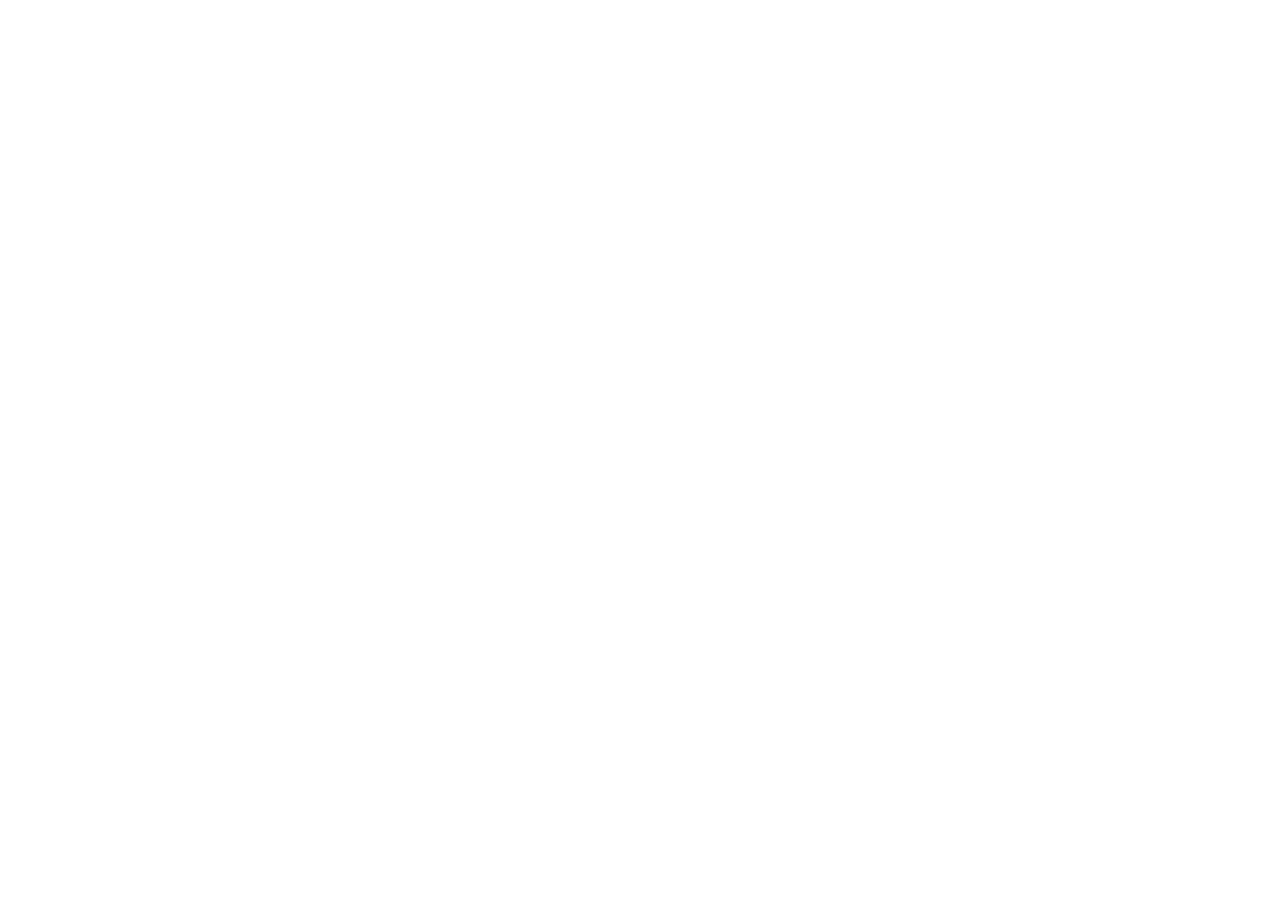
==== pages/about/about.html @ 92463162 "Started the project" ====
<!DOCTYPE html>
<html lang="ar">
<head>
    <meta charset="UTF-8">
    <meta name="viewport" content="width=device-width, initial-scale=1.0">
    <title>Tuwaiq Academy | About</title>
</head>
<body>
    
</body>
</html>
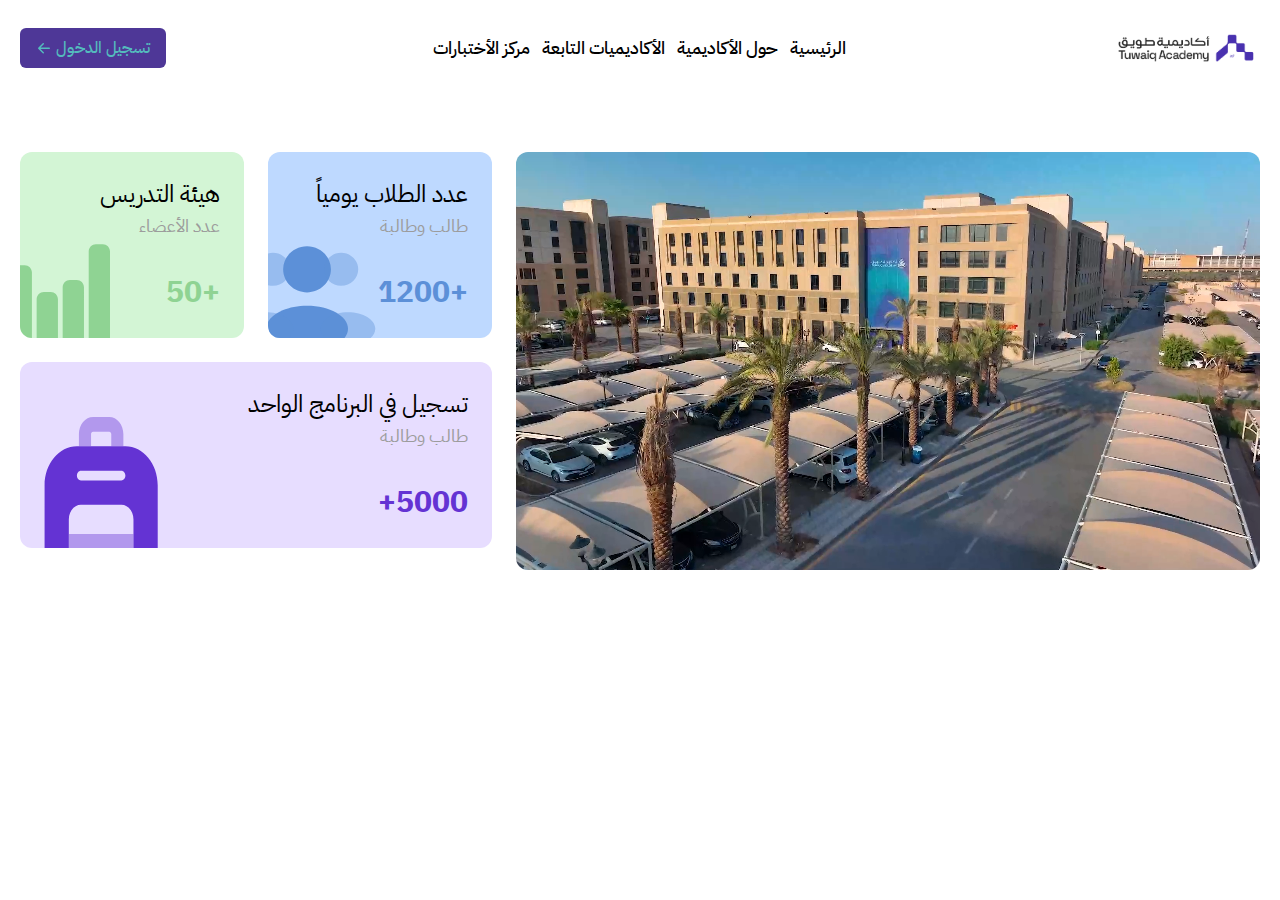
==== commit 4674c7bb: "Completed about page navbar and hero sections" ====
--- a/pages/about/about.html
+++ b/pages/about/about.html
@@ -4,8 +4,93 @@
     <meta charset="UTF-8">
     <meta name="viewport" content="width=device-width, initial-scale=1.0">
     <title>Tuwaiq Academy | About</title>
+    <link rel="stylesheet" href="about.css">
 </head>
 <body>
-    
+    <main class="main">
+        <header class="header">
+            <div class="section-container">
+                <div class="log-ham-container">
+                    <div class="hamburger-menu-container">
+                        <div class="hamburger-line"></div>
+                        <div class="hamburger-line"></div>
+                        <div class="hamburger-line"></div>
+                    </div>
+                    <a href="#" class="desktop-log-in"><span><svg xmlns="http://www.w3.org/2000/svg" width="1em" height="1em" aria-hidden="true" class="iconify iconify--charm" data-icon="charm:arrow-left" viewBox="0 0 16 16"><path fill="none" stroke="currentColor" stroke-linecap="round" stroke-linejoin="round" stroke-width="1.5" d="m7.25 3.75-4.5 4.5 4.5 4.5m6-4.5H2.75"/></svg></span> تسجيل الدخول</a>
+                </div>
+
+                <nav class="mobile-navbar">
+                    <ul class="mobile-navbar__list">
+                        <li class="mobile-navbar__list"><a href="index.html" class="mobile-navbar__link">الرئيسية</a>
+                        </li>
+                        <li class="mobile-navbar__list"><a href="./pages/about/about.html"
+                                class="mobile-navbar__link">حول الأكاديمية</a></li>
+                        <li class="mobile-navbar__list"><a href="https://tuwaiq.edu.sa/#"
+                                class="mobile-navbar__link">الأكاديميات التابعة</a></li>
+                        <li class="mobile-navbar__list"><a href="https://tuwaiq.edu.sa/testcenter"
+                                class="mobile-navbar__link">مركز الأختبارات</a></li>
+                        <li class="mobile-navbar__list"><a
+                                href="https://auth.tuwaiq.edu.sa/Identity/Account/Login?ReturnUrl=%2Fconnect%2Fauthorize%3Fclient_id%3Dtuwaiq_landing%26redirect_uri%3Dhttps%253A%252F%252Ftuwaiq.edu.sa%252Fsignin-oidc%26response_type%3Dcode%26scope%3Dopenid%2520profile%2520email%2520roles%2520identity_service_scope%2520initiatives_service_scope%2520forms_service_scope%2520landing_page_service_scope%2520operation_service_scope%26code_challenge%3DzpS9vRouQpSwRY-bkuDbZ8HkS5Eq9VzWISRjWJWmmwE%26code_challenge_method%3DS256%26response_mode%3Dform_post%26nonce%3D638612214876226278.MTA2YmRjZWItMjI5OC00MDVjLTk1MTUtODlmMjgxYjE3MTQ1YmE4NzJhNjYtZDZhMy00MmJkLThiYjYtM2ZhYjkxZjI2ZDMy%26state%[base64]%26x-client-SKU%3DID_NET6_0%26x-client-ver%3D6.35.0.0%26prompt%3D"
+                                class="mobile-navbar__link">تسجيل الدخول</a></li>
+                    </ul>
+                </nav>
+
+                <nav class="desktop-navbar">
+                    <ul class="desktop-navbar__list">
+                        <li class="desktop-navbar__list"><a href="https://tuwaiq.edu.sa/testcenter"
+                                class="desktop-navbar__link">مركز الأختبارات</a></li>
+                        <li class="desktop-navbar__list"><a href="https://tuwaiq.edu.sa/#"
+                                class="desktop-navbar__link">الأكاديميات التابعة</a></li>
+                        <li class="desktop-navbar__list"><a href="./pages/about/about.html"
+                                class="desktop-navbar__link">حول الأكاديمية</a></li>
+                        <li class="desktop-navbar__list"><a href="index.html"
+                                class="desktop-navbar__link">الرئيسية</a></li>
+                    </ul>
+                </nav>
+
+                    <a href="./index.html" class="logo-container">
+                        <img src="../../assets/logo/logo-dark.png" alt="Logo" class="logo-image">
+                    </a>
+            </div>
+        </header>
+
+        <section class="hero">
+            <div class="section-container">
+                <video autoplay loop muted  class="hero-video">
+                    <source class="hero-video" src="../../assets/intro-video/intro-video.mp4" type="video/mp4">
+                </video>
+
+                <div class="hero-numbers-container">
+                    <div class="hero-people-numbers">
+                        <div class="faculty-numbers">
+                            <h2 class="faculty-title number-title">هيئة التدريس</h2>
+                            <p class="number-type">عدد الأعضاء</p>
+                            <p class="faculty-number">50+</p>
+                            <div class="faculty-icon-container">
+                                <svg xmlns="http://www.w3.org/2000/svg" width="100" height="120" fill="#8FD393" class="text-[#8FD393]" viewBox="0 0 135 120"><path d="M.83 38.883c0-5.39 4.37-9.76 9.761-9.76h9.229c5.39 0 9.76 4.37 9.76 9.76v95.297H.83zM35.971 75.25c0-5.392 4.37-9.762 9.761-9.762h9.229c5.39 0 9.76 4.37 9.76 9.761v58.931h-28.75zM71.11 59.086c0-5.39 4.37-9.76 9.76-9.76H90.1c5.39 0 9.76 4.37 9.76 9.76v75.094H71.11zM106.25 10.598c0-5.391 4.37-9.761 9.761-9.761h9.229c5.39 0 9.76 4.37 9.76 9.76V134.18h-28.75z"/></svg>
+                            </div>
+                        </div>
+                        <div class="students-numbers">
+                            <h2 class="students-title number-title">عدد الطلاب يومياً</h2>
+                            <p class="number-type">طالب وطالبة</p>
+                            <p class="students-number">1200+</p>
+                            <div class="students-icon-container">
+                                <svg xmlns="http://www.w3.org/2000/svg" width="120" height="153" fill="none" viewBox="0 0 149 153"><g fill="#5C90D8" clip-path="url(#a)"><path d="M78.13 61.415c0 15.83-13.278 28.662-29.657 28.662-16.38 0-29.657-12.832-29.657-28.662s13.278-28.661 29.657-28.661 29.656 12.832 29.656 28.661"/><path d="M112.037 61.415c0 11.307-9.484 20.472-21.183 20.472s-21.183-9.165-21.183-20.472 9.484-20.473 21.183-20.473 21.183 9.166 21.183 20.473M-15.069 61.415c0 11.307 9.484 20.472 21.183 20.472s21.184-9.165 21.184-20.472-9.484-20.473-21.184-20.473c-11.699 0-21.183 9.166-21.183 20.473" opacity=".4"/><path d="M99.334 135.118c0 15.83-22.762 28.662-50.84 28.662s-50.84-12.832-50.84-28.662 22.762-28.661 50.84-28.661 50.84 12.832 50.84 28.661"/><path d="M133.217 135.115c0 11.306-15.175 20.472-33.894 20.472s-33.893-9.166-33.893-20.472 15.175-20.473 33.893-20.473c18.719 0 33.894 9.166 33.894 20.473M-36.24 135.118c0 11.307 15.174 20.472 33.893 20.472 18.718 0 33.893-9.165 33.893-20.472S16.37 114.646-2.347 114.646c-18.72 0-33.894 9.165-33.894 20.472" opacity=".4"/></g><defs><clipPath id="a"><rect width="149" height="153" fill="#fff" rx="22"/></clipPath></defs></svg>
+                            </div>
+                        </div>
+                    </div>
+
+                    <div class="program-numbers">
+                        <h2 class="program-title number-title">تسجيل في البرنامج الواحد</h2>
+                        <p class="number-type">طالب وطالبة</p>
+                        <p class="program-number">+5000</p>
+                        <div class="program-icon-container">
+                            <svg xmlns="http://www.w3.org/2000/svg" width="114" height="131" fill="#6433d3"><path d="M24.824 117v39h64.648v-39zm10.101-99.937V29.25h12.122V17.063c0-1.341.909-2.438 2.02-2.438h16.162c1.111 0 2.02 1.097 2.02 2.438V29.25h12.122V17.063C79.37 7.648 73.032 0 65.229 0H49.067c-7.803 0-14.142 7.648-14.142 17.063" opacity=".4"/><path d="M.58 68.25c0-21.541 14.47-39 32.324-39H81.39c17.854 0 32.324 17.459 32.324 39v68.25c0 10.755-7.248 19.5-16.162 19.5h-8.08v-53.625c0-8.074-5.43-14.625-12.122-14.625H36.945c-6.692 0-12.122 6.55-12.122 14.625V156h-8.08C7.827 156 .58 147.255.58 136.5zm36.365-14.625c-2.223 0-4.04 2.194-4.04 4.875s1.817 4.875 4.04 4.875H77.35c2.222 0 4.04-2.194 4.04-4.875s-1.818-4.875-4.04-4.875z"/></svg>
+                        </div>
+                    </div>
+                </div>
+            </div>
+        </section>
+    </main>
 </body>
 </html>--- a/pages/about/about.css
+++ b/pages/about/about.css
@@ -0,0 +1,216 @@
+@import url("../../index.css");
+
+/* Main */
+.section-container {
+    max-width: var(--container-max-width);
+    margin-right: auto;
+    margin-left: auto;
+}
+
+
+/* Header */
+.header {
+    height: auto;
+    padding: var(--size-16) var(--container-x-padding);
+    /* box-shadow: 1px 1px 15px 1px rgba(0, 0, 0, 0.3); */
+    /* background-color: red; */
+    /* position: fixed; */
+    top: 0;
+    width: 100%;
+}
+
+.header .section-container {
+    display: flex;
+    align-items: center;
+    justify-content: space-between;
+    flex-wrap: wrap;
+    color: var(--main-light-color);
+}
+
+.desktop-navbar,
+.desktop-log-in,
+.mobile-navbar {
+    display: none;
+}
+
+.hamburger-menu-container {
+    display: flex;
+    flex-direction: column;
+    gap: var(--size-6);
+    padding: var(--size-10) var(--size-12);
+    border-radius: var(--size-4);
+    width: fit-content;
+    height: fit-content;
+    cursor: pointer;
+}
+
+.hamburger-line {
+    height: 2px;
+    width: var(--size-24);
+    background-color: var(--primary-color);
+}
+
+.mobile-navbar__link,
+.desktop-navbar__link {
+    font-size: var(--fs-18);
+    font-weight: var(--fw-medium);
+}
+
+
+.logo-container,
+.logo-image {
+    max-width: 148px;
+}
+
+
+
+@media (min-width:640px) {
+    .mobile-navbar,
+    .hamburger-menu-container {
+        display: none;
+    }
+    .desktop-log-in {
+        display: flex;
+        align-items: center;
+        gap: var(--size-4);
+        color: var(--secondary-color);
+        background-color: var(--primary-color);
+        padding: var(--size-8) var(--size-16);
+        font-weight: var(--fw-medium);
+        font-size: var(--fs-16);
+        border-radius: var(--size-6);
+    }
+
+    .desktop-navbar__list {
+        display: flex;
+        gap: var(--size-12);
+    }
+
+    .desktop-navbar {
+        display: flex;
+    }
+}
+
+
+/* Hero */
+.hero {
+    padding: var(--container-y-padding) var(--container-x-padding);
+    height: auto;
+    display: flex;
+    flex-direction: column;
+    justify-content: center;
+    align-items: center;
+}
+
+.hero .section-container {
+    display: flex;
+    flex-direction: column;
+    gap: var(--size-24);
+}
+
+.hero-video {
+    max-width: 100%;
+    border-radius: var(--size-12);
+}
+
+
+.hero-numbers-container {
+    display: flex;
+    flex-direction: column;
+    gap: var(--size-24);
+    width: 100%;
+
+}
+
+.hero-people-numbers {
+    display: flex;
+    gap: var(--size-24);
+}
+
+
+.faculty-numbers,
+.students-numbers,
+.program-numbers {
+    width: 100%;
+    padding: var(--size-24);
+    border-radius: var(--size-12);
+    position: relative;
+    overflow: hidden;
+}
+
+.number-title {
+    font-weight: var(--fw-regular);
+}
+
+.number-type {
+    color: rgb(156, 156, 156);
+    font-size: var(--fs-18);
+    margin-bottom: var(--size-10);
+}
+
+.faculty-numbers {
+    background-color: rgb(211, 245, 213);
+}
+
+.students-numbers {
+    background-color: rgb(190, 217, 255);
+}
+
+.program-numbers {
+    background-color: rgb(231, 221, 255);
+}
+
+.faculty-number,
+.students-number,
+.program-number {
+    font-size: var(--fs-30);
+    font-weight: var(--fw-bold);
+}
+
+.faculty-number {
+    color: rgb(143, 211, 147);
+}
+
+.students-number {
+    color: rgb(92, 144, 216);
+}
+
+.program-number {
+    color: rgb(100, 51, 211);
+}
+
+.faculty-icon-container,
+.students-icon-container,
+.program-icon-container {
+    position: absolute;
+    bottom: 0;
+}
+
+.faculty-icon-container {
+    bottom: -10px;
+    left: -10px;
+}
+
+.students-icon-container {
+    bottom: -20px;
+    left: 0;
+}
+
+
+@media (min-width:640px) {
+    
+    .hero .section-container {
+        flex-direction: row-reverse;
+    }
+    .hero-video {
+        max-width: 60%;
+    }
+
+    .hero-numbers-container {
+        width: 40%;
+    }
+
+    .number-type {
+        margin-bottom: 30px;
+    }
+}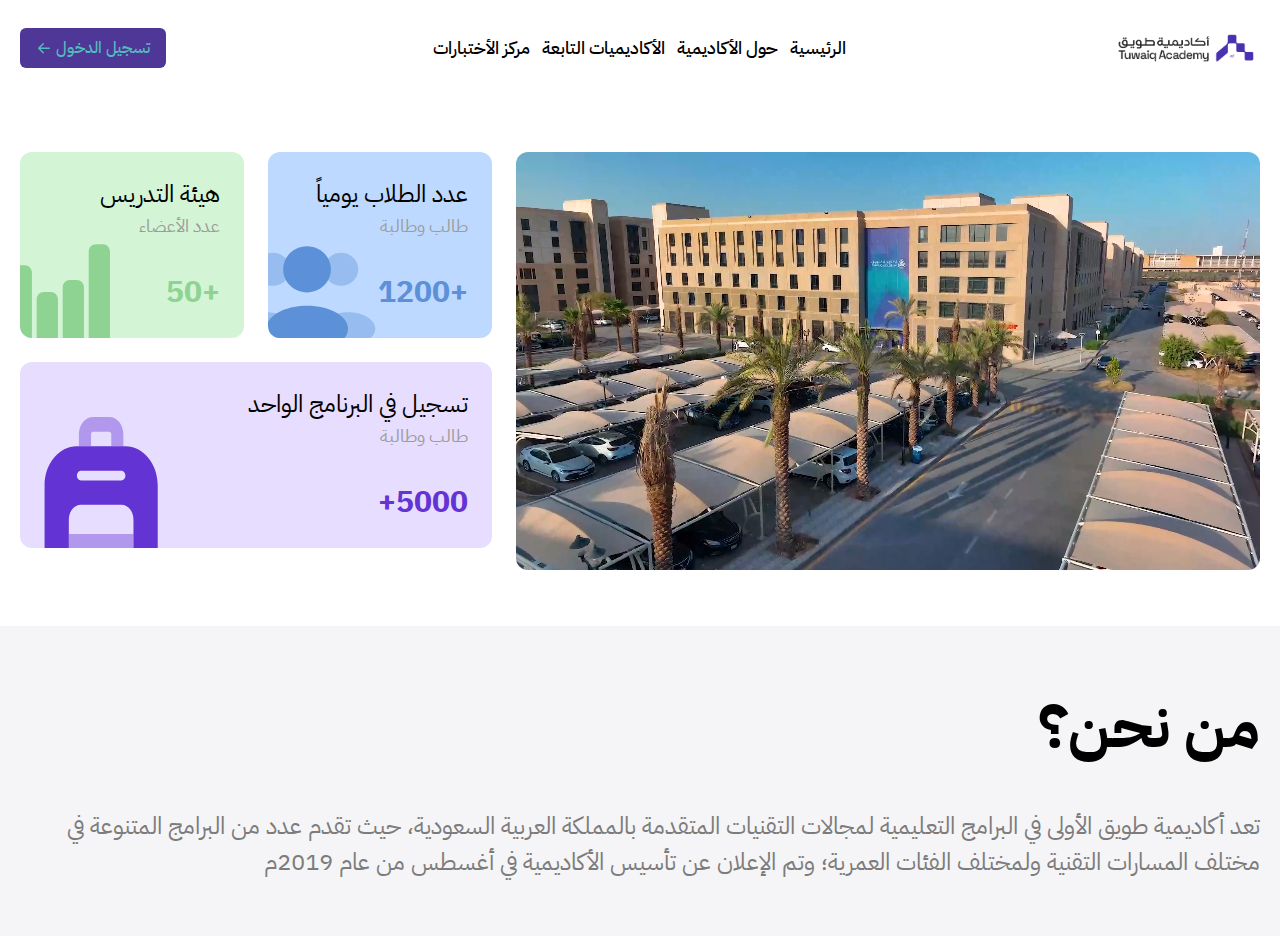
==== commit 740621b0: "Completed about page about section" ====
--- a/pages/about/about.html
+++ b/pages/about/about.html
@@ -91,6 +91,15 @@
                 </div>
             </div>
         </section>
+
+        <section class="about">
+            <div class="section-container">
+                <h2 class="about-title">من نحن؟</h2>
+                <p class="about-paragraph">
+                    تعد أكاديمية طويق الأولى في البرامج التعليمية لمجالات التقنيات المتقدمة بالمملكة العربية السعودية، حيث تقدم عدد من البرامج المتنوعة في مختلف المسارات التقنية ولمختلف الفئات العمرية؛ وتم الإعلان عن تأسيس الأكاديمية في أغسطس من عام 2019م
+                </p>
+            </div>
+        </section>
     </main>
 </body>
 </html>--- a/pages/about/about.css
+++ b/pages/about/about.css
@@ -213,4 +213,38 @@
     .number-type {
         margin-bottom: 30px;
     }
+}
+
+
+/* About */
+.about {
+    padding: var(--container-y-padding) var(--container-x-padding);
+    height: auto;
+    background-color: rgb(245, 245, 247);
+}
+
+.about .section-container {
+    display: flex;
+    flex-direction: column;
+    gap: var(--size-36);
+}
+
+.about-title {
+    font-size: var(--fs-30);
+}
+
+.about-paragraph {
+    color: rgb(124, 124, 124);
+}
+
+@media (min-width:640px) {
+    .about-title {
+        font-size: var(--fs-60);
+    }
+    
+    .about-paragraph {
+        font-size: var(--fs-24);
+    }
+
+
 }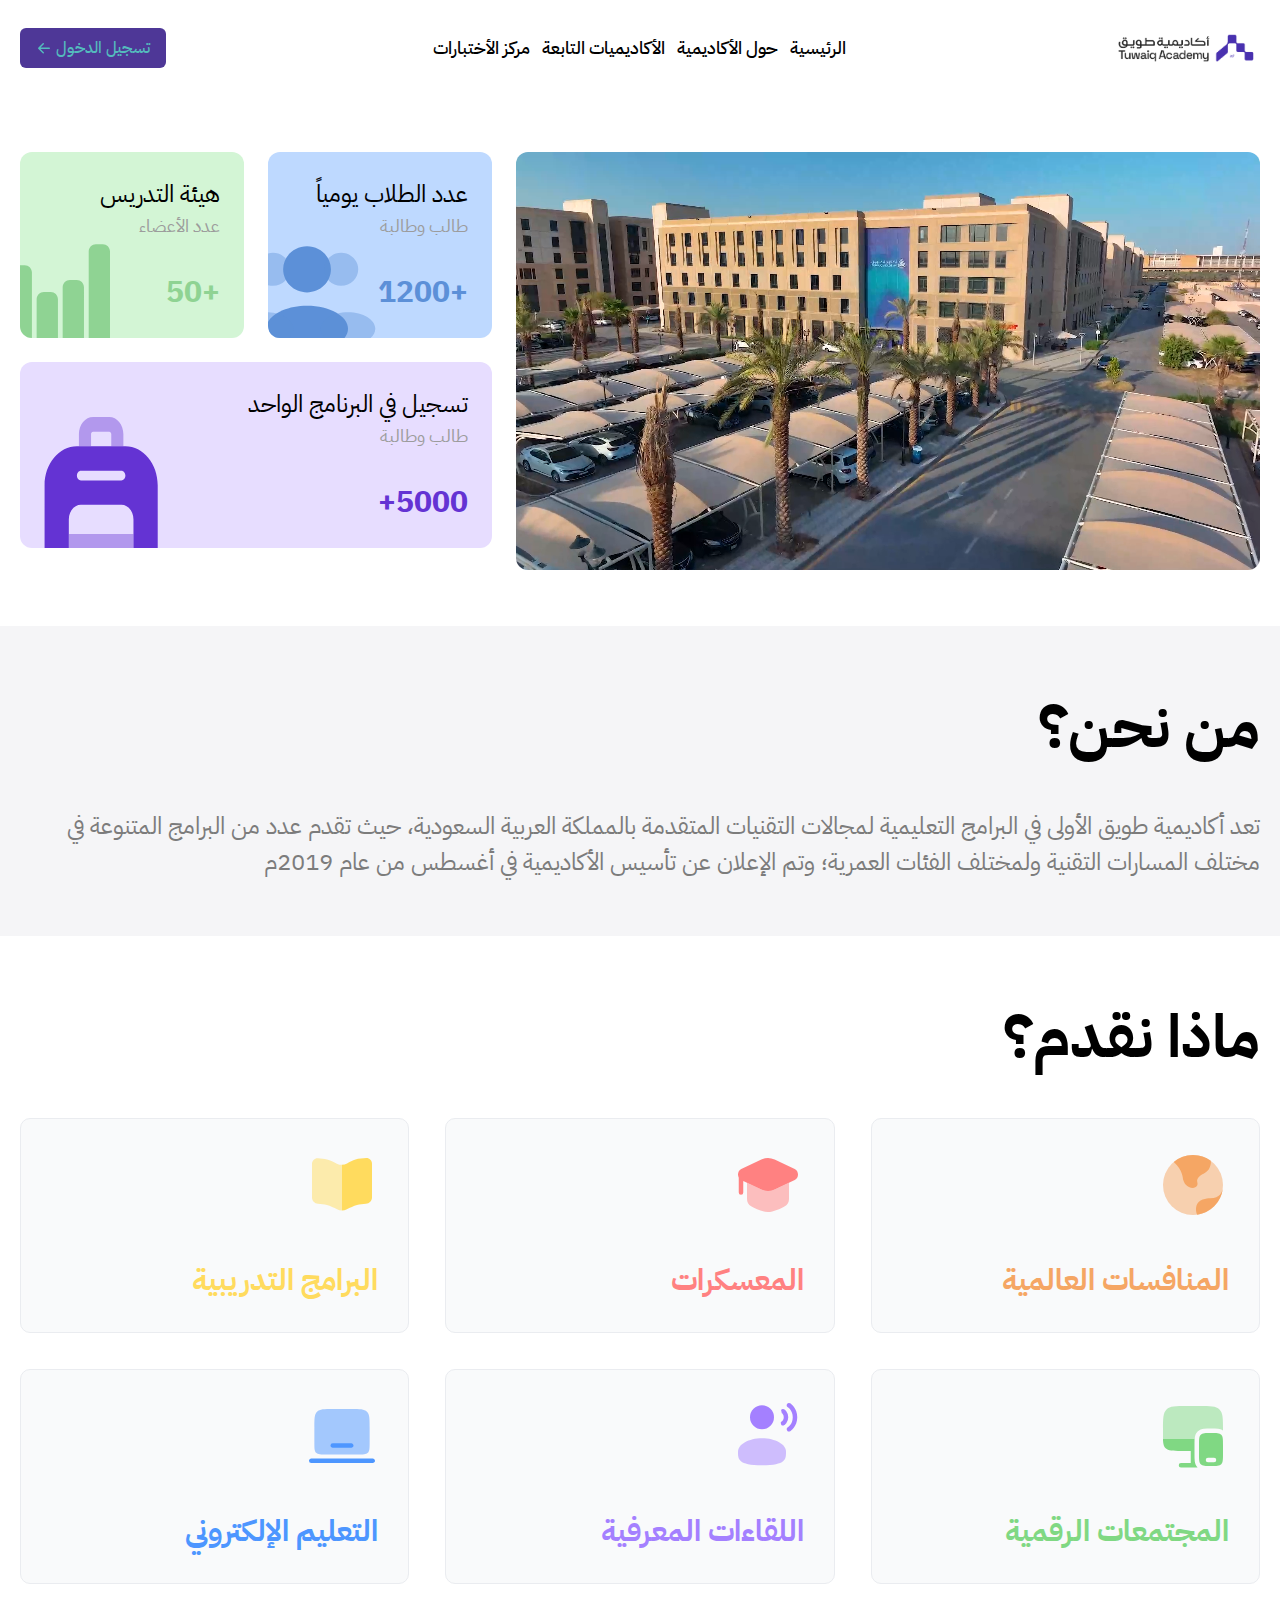
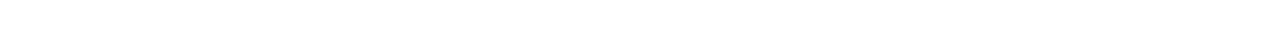
==== commit ccf634e3: "Completed about page offers section" ====
--- a/pages/about/about.html
+++ b/pages/about/about.html
@@ -100,6 +100,44 @@
                 </p>
             </div>
         </section>
+
+
+        <section class="offers">
+            <div class="section-container">
+                <h2 class="offers-title">ماذا نقدم؟</h2>
+                <div class="offers-inner-container">
+                    <div class="offer-container">
+                        <div class="offer-icon-container yellow-offer-icon"><svg class="offer-icon" fill="#ffdb5e" xmlns="http://www.w3.org/2000/svg" width="1em" height="1em" aria-hidden="true" class="iconify iconify--solar text-7xl text-[#FFDB5E]" data-icon="solar:notebook-minimalistic-bold-duotone" data-inline="false" viewBox="0 0 24 24"><path fill="currentColor" fill-rule="evenodd" d="M2 16.144V4.998c0-1.098.886-1.99 1.982-1.923.977.06 2.131.179 3.018.413 1.05.276 2.296.866 3.282 1.388A3.5 3.5 0 0 0 12 5.275v15.2a3.46 3.46 0 0 1-1.628-.406c-1-.532-2.29-1.15-3.372-1.435-.877-.232-2.016-.35-2.985-.411C2.906 18.153 2 17.255 2 16.143" clip-rule="evenodd" opacity=".5"/><path fill="currentColor" d="M22 16.144V4.934c0-1.073-.846-1.953-1.918-1.916-1.129.04-2.535.156-3.582.47-.908.271-1.965.816-2.826 1.315A3.5 3.5 0 0 1 12 5.275v15.2c.56 0 1.121-.136 1.628-.406 1-.532 2.29-1.15 3.372-1.435.877-.232 2.016-.35 2.985-.411 1.109-.07 2.015-.968 2.015-2.08"/></svg></div>
+                        <h3 class="offer-title yellow-offer-title">البرامج التدريبية</h3>
+                    </div>
+
+                    <div class="offer-container">
+                        <div class="offer-icon-container red-offer-icon"><svg class="offer-icon" xmlns="http://www.w3.org/2000/svg" width="1em" height="1em" aria-hidden="true" class="iconify iconify--solar text-7xl text-[#FF8181]" data-icon="solar:square-academic-cap-bold-duotone" data-inline="false" viewBox="0 0 24 24"><path fill="currentColor" d="M14.217 3.5a5.17 5.17 0 0 0-4.434 0L3.092 6.637c-1.076.504-1.357 1.927-.842 2.91V14.5a.75.75 0 0 0 1.5 0v-3.828L9.783 13.5a5.17 5.17 0 0 0 4.434 0l6.691-3.137c1.456-.682 1.456-3.044 0-3.726z"/><path fill="currentColor" d="M5 11.258 9.783 13.5a5.17 5.17 0 0 0 4.434 0L19 11.258v5.367c0 1.008-.503 1.952-1.385 2.44C16.146 19.88 13.796 21 12 21s-4.146-1.121-5.615-1.935C5.504 18.577 5 17.633 5 16.625z" opacity=".5"/></svg></div>
+                        <h3 class="offer-title red-offer-title">المعسكرات</h3>
+                    </div>
+
+                    <div class="offer-container">
+                        <div class="offer-icon-container orange-offer-icon"><svg class="offer-icon" xmlns="http://www.w3.org/2000/svg" width="1em" height="1em" aria-hidden="true" class="iconify iconify--solar text-7xl text-[#F5A664]" data-icon="solar:earth-bold-duotone" data-inline="false" viewBox="0 0 24 24"><circle cx="12" cy="12" r="10" fill="currentColor" opacity=".5"/><path fill="currentColor" d="M8.575 9.447C8.388 7.363 6.781 5.421 6 4.711l-.43-.37A9.96 9.96 0 0 1 12 2c2.214 0 4.26.72 5.916 1.936.234.711-.212 2.196-.68 2.906-.17.257-.554.577-.976.88-.95.683-2.15 1.02-2.76 2.278a1.42 1.42 0 0 0-.083 1.016c.06.22.1.459.1.692.002.755-.762 1.3-1.517 1.292-1.964-.021-3.25-1.604-3.425-3.553m4.862 8.829c.988-1.862 4.281-1.862 4.281-1.862 3.432-.036 3.896-2.12 4.206-3.173a10.006 10.006 0 0 1-8.535 8.664c-.323-.68-.705-2.21.048-3.629"/></svg></div>
+                        <h3 class="offer-title orange-offer-title">المنافسات العالمية</h3>
+                    </div>
+
+                    <div class="offer-container">
+                        <div class="offer-icon-container blue-offer-icon"><svg class="offer-icon" xmlns="http://www.w3.org/2000/svg" width="1em" height="1em" aria-hidden="true" class="iconify iconify--solar text-7xl text-[#4D96FF]" data-icon="solar:laptop-minimalistic-bold-duotone" data-inline="false" viewBox="0 0 24 24"><path fill="currentColor" fill-rule="evenodd" d="M1 20.24c0-.42.344-.76.767-.76h20.466c.423 0 .767.34.767.76s-.344.76-.767.76H1.767A.764.764 0 0 1 1 20.24" clip-rule="evenodd"/><path fill="currentColor" d="M3.69 3.89c-.899.89-.899 2.324-.899 5.19v5.067c0 1.91 0 2.866.6 3.46.599.593 1.564.593 3.493.593h10.233c1.93 0 2.894 0 3.493-.594.6-.593.6-1.549.6-3.46V9.08c0-2.866 0-4.3-.9-5.19C19.412 3 17.965 3 15.07 3H8.93c-2.894 0-4.34 0-5.24.89" opacity=".5"/><path fill="currentColor" d="M8.93 14.4a.764.764 0 0 0-.767.76c0 .42.344.76.768.76h6.14c.423 0 .767-.34.767-.76s-.344-.76-.768-.76z"/></svg></div>
+                        <h3 class="offer-title blue-offer-title">التعليم الإلكتروني</h3>
+                    </div>
+
+                    <div class="offer-container">
+                        <div class="offer-icon-container green-offer-icon"><svg class="offer-icon" xmlns="http://www.w3.org/2000/svg" width="1em" height="1em" aria-hidden="true" class="iconify iconify--solar text-7xl text-[#80D883]" data-icon="solar:user-speak-bold-duotone" data-inline="false" viewBox="0 0 24 24"><path fill="currentColor" d="M18.357 1.364a.75.75 0 0 1 1.029-.257L19 1.75l.386-.643h.001l.002.002.003.002.01.006a2 2 0 0 1 .114.076q.107.074.277.212c.222.185.512.462.802.838.582.758 1.155 1.914 1.155 3.507s-.573 2.75-1.155 3.507c-.29.376-.58.653-.802.838a4 4 0 0 1-.378.28l-.013.008-.01.006-.003.002-.002.001s-.001.001-.387-.642l.386.643a.75.75 0 0 1-.776-1.283l.005-.004.04-.027q.061-.042.177-.136c.153-.128.363-.326.573-.6.418-.542.845-1.386.845-2.593s-.427-2.05-.844-2.593a3.8 3.8 0 0 0-.574-.6 3 3 0 0 0-.217-.163l-.005-.003a.75.75 0 0 1-.253-1.027M10 9.75a4 4 0 1 0 0-8 4 4 0 0 0 0 8"/><path fill="currentColor" d="M17.386 3.107a.75.75 0 0 0-1.03.257l.25 1.024.007.005.063.049c.06.05.144.129.23.24a1.7 1.7 0 0 1 .344 1.068 1.7 1.7 0 0 1-.344 1.068 1.5 1.5 0 0 1-.293.29l-.008.004a.75.75 0 0 0 .78 1.281L17 7.75l.386.643h.001l.002-.001.003-.002.007-.005.02-.012a2 2 0 0 0 .217-.162c.129-.107.294-.265.459-.479a3.2 3.2 0 0 0 .655-1.982 3.2 3.2 0 0 0-.655-1.982 3 3 0 0 0-.622-.604l-.054-.037-.02-.012-.007-.004-.003-.002-.002-.001s-.001-.001-.387.642z"/><path fill="currentColor" d="M2 17.25c0 2.485 0 4.5 8 4.5s8-2.015 8-4.5-3.582-4.5-8-4.5-8 2.015-8 4.5" opacity=".5"/></svg></div>
+                        <h3 class="offer-title green-offer-title">اللقاءات المعرفية</h3>
+                    </div>
+
+                    <div class="offer-container">
+                        <div class="offer-icon-container purple-offer-icon"><svg class="offer-icon" xmlns="http://www.w3.org/2000/svg" width="1em" height="1em" aria-hidden="true" class="iconify iconify--solar text-7xl text-[#A480FF]" data-icon="solar:monitor-smartphone-bold-duotone" data-inline="false" viewBox="0 0 24 24"><path fill="currentColor" fill-rule="evenodd" d="M22 15v3c0 1.886 0 2.828-.586 3.414S19.886 22 18 22s-2.828 0-3.414-.586S14 19.886 14 18v-3c0-1.886 0-2.828.586-3.414S16.114 11 18 11s2.828 0 3.414.586S22 13.114 22 15m-5.75 5a.75.75 0 0 1 .75-.75h2a.75.75 0 0 1 0 1.5h-2a.75.75 0 0 1-.75-.75" clip-rule="evenodd"/><path fill="currentColor" d="M8 17c-2.829 0-4.243 0-5.122-.879-.569-.569-.807-1.363-.878-2.621V13h10.516v.5c-.016.437-.016.912-.016 1.41v3.18c0 .865 0 1.659.086 2.304.096.711.32 1.463.939 2.08l.025.026H8A.75.75 0 0 1 8 21h3.25v-4z"/><path fill="currentColor" d="M10 2h4c3.771 0 5.657 0 6.828 1.172S22 6.229 22 10v.138c-.508-.333-1.069-.48-1.606-.551C19.75 9.5 18.955 9.5 18.09 9.5h-.18c-.865 0-1.659 0-2.304.087-.711.095-1.463.32-2.08.938-.588.588-.82 1.296-.924 1.975v.5H2v-.5c-.007-.45 0-.948 0-1.5v-1c0-3.771 0-5.657 1.172-6.828S6.229 2 10 2" opacity=".5"/></svg></div>
+                        <h3 class="offer-title purple-offer-title">المجتمعات الرقمية</h3>
+                    </div>
+                </div>
+            </div>
+        </section>
     </main>
 </body>
 </html>--- a/pages/about/about.css
+++ b/pages/about/about.css
@@ -245,6 +245,101 @@
     .about-paragraph {
         font-size: var(--fs-24);
     }
-
-
+}
+
+/* Offers */
+.offers {
+    padding: var(--container-y-padding) var(--container-x-padding);
+    height: auto;
+}
+
+.offers .section-container {
+    display: flex;
+    flex-direction: column;
+    gap: var(--size-36);
+}
+
+.offers-inner-container {
+    display: grid;
+    grid-template-columns: repeat(2, 1fr);
+    gap: var(--size-36);
+    
+}
+
+.offer-container {
+    display: flex;
+    flex-direction: column;
+    justify-content: center;
+    text-align: center;
+    gap: var(--size-36);
+    background-color: rgb(249, 250, 251);
+    padding: var(--size-30);
+    border: 1px solid rgb(234, 236, 240);
+    border-radius: var(--size-10);
+}
+
+.offer-icon-container {
+    display: flex;
+    justify-content: center;
+}
+
+.offer-icon {
+    width: 72px;
+    height: 72px;
+}
+
+.offer-title {
+    font-size: var(--fs-20);
+}
+
+.yellow-offer-title,
+.yellow-offer-icon {
+    color: rgb(255, 219, 94);
+}
+
+.red-offer-title,
+.red-offer-icon {
+    color: rgb(255, 129, 129);
+}
+
+.orange-offer-title,
+.orange-offer-icon {
+    color: rgb(245, 166, 100);
+}
+
+.blue-offer-title,
+.blue-offer-icon {
+    color: rgb(77, 150, 255);
+}
+
+.green-offer-title,
+.green-offer-icon {
+    color: rgb(164, 128, 255);
+}
+
+.purple-offer-title,
+.purple-offer-icon {
+    color: rgb(128, 216, 131);
+}
+
+@media (min-width:640px) {
+    .offers-title {
+        font-size: var(--fs-60);
+    }
+
+    .offers-inner-container {
+        grid-template-columns: repeat(3, 1fr);
+    }
+
+    .offer-container {
+        text-align: right;
+    }
+
+    .offer-icon-container {
+        justify-content: flex-end;
+    }
+
+    .offer-title {
+        font-size: var(--fs-30);
+    }
 }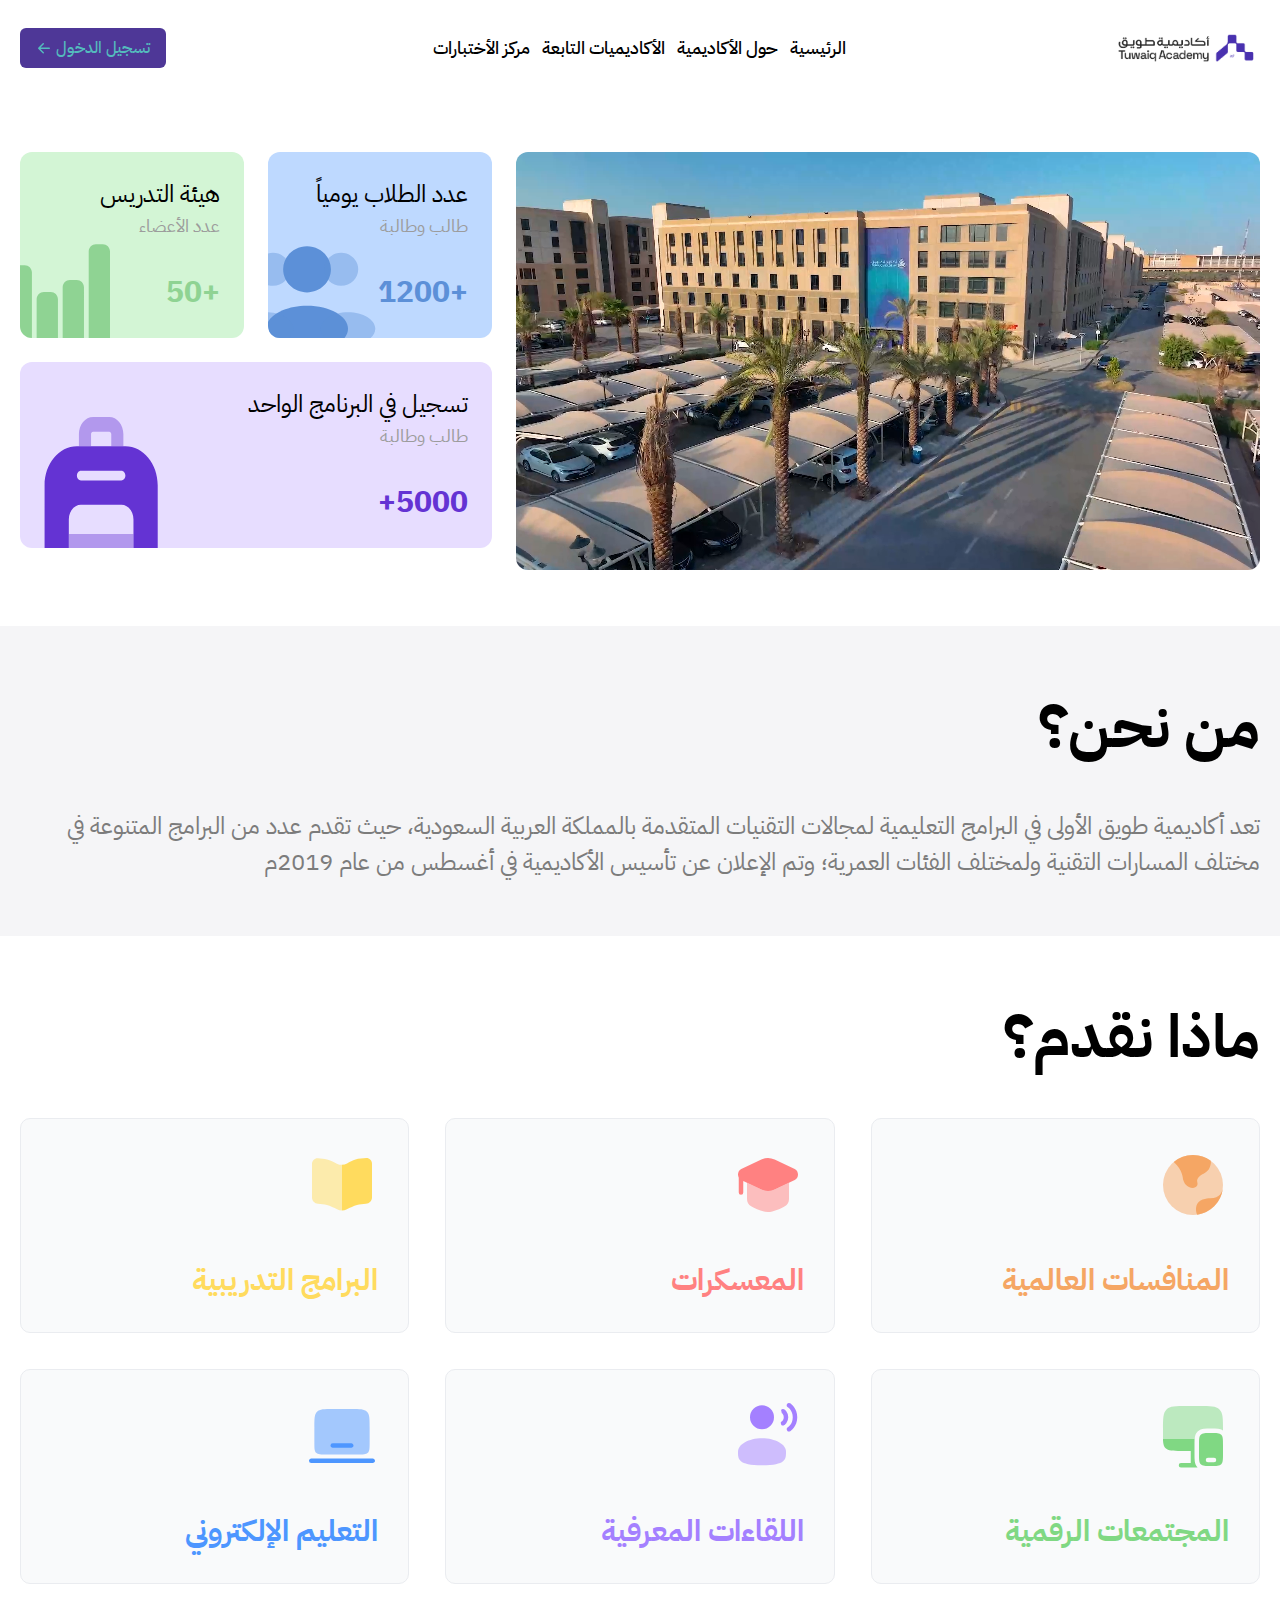
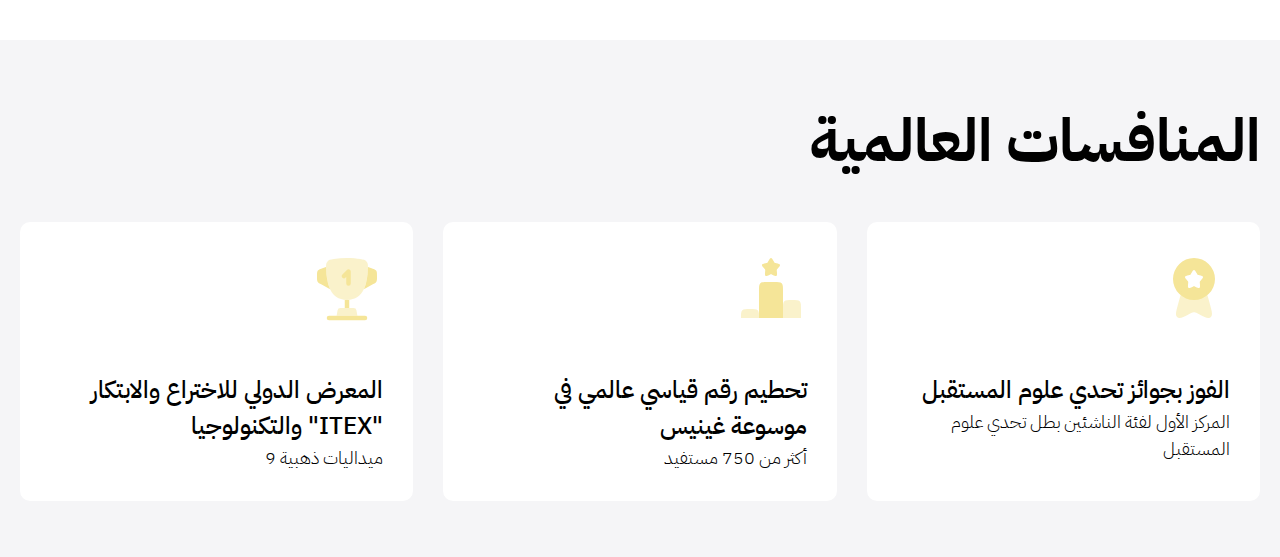
==== commit 26110c3e: "Completed about page competitions section" ====
--- a/pages/about/about.html
+++ b/pages/about/about.html
@@ -138,6 +138,38 @@
                 </div>
             </div>
         </section>
+
+
+        <section class="competitions">
+            <div class="section-container">
+                <h2 class="competitions-title">المنافسات العالمية</h2>
+                <div class="competitions-inner-container">
+                    <div class="competition-container">
+                        <div class="competition-icon-container"><svg class="competition-icon" xmlns="http://www.w3.org/2000/svg" width="1em" height="1em" aria-hidden="true" class="iconify iconify--solar text-6xl text-[#F5E598]" data-icon="solar:cup-first-bold-duotone" data-inline="false" viewBox="0 0 24 24"><path fill="currentColor" d="M12 16c-5.76 0-6.78-5.74-6.96-10.294-.05-1.266-.076-1.9.4-2.485.476-.586 1.045-.682 2.184-.874A26.4 26.4 0 0 1 12 2c1.783 0 3.253.157 4.377.347 1.138.192 1.708.288 2.183.874.476.586.451 1.219.4 2.485C18.78 10.259 17.76 16 12 16" opacity=".5"/><path fill="currentColor" d="m17.64 12.422 2.817-1.565c.752-.418 1.128-.627 1.336-.979C22 9.526 22 9.096 22 8.235v-.073c0-1.043 0-1.565-.283-1.958s-.778-.558-1.768-.888L19 5l-.017.085q-.008.283-.022.621c-.088 2.225-.377 4.733-1.32 6.716M5.04 5.706c.087 2.225.376 4.733 1.32 6.716l-2.817-1.565c-.752-.418-1.129-.627-1.336-.979S2 9.096 2 8.235v-.073c0-1.043 0-1.565.283-1.958s.778-.558 1.768-.888L5 5l.017.087q.008.281.022.62"/><path fill="currentColor" fill-rule="evenodd" d="M5.25 22a.75.75 0 0 1 .75-.75h12a.75.75 0 0 1 0 1.5H6a.75.75 0 0 1-.75-.75" clip-rule="evenodd"/><path fill="currentColor" d="M15.458 21.25H8.543l.297-1.75a1 1 0 0 1 .98-.804h4.36a1 1 0 0 1 .981.804z" opacity=".5"/><path fill="currentColor" d="M12 16q-.39 0-.75-.034v2.73h1.5v-2.73A8 8 0 0 1 12 16"/><path fill="currentColor" fill-rule="evenodd" d="M12.787 5.807a.75.75 0 0 1 .463.693v4a.75.75 0 0 1-1.5 0V8.31l-.22.22a.75.75 0 1 1-1.06-1.06l1.5-1.5a.75.75 0 0 1 .817-.163" clip-rule="evenodd"/></svg></div>
+                        <div class="competition-content">
+                            <h3 class="competition-title">المعرض الدولي للاختراع والابتكار والتكنولوجيا "ITEX"</h3>
+                            <p class="competition-result">9 ميداليات ذهبية</p>
+                        </div>
+                    </div>
+
+                    <div class="competition-container">
+                        <div class="competition-icon-container"><svg class="competition-icon" xmlns="http://www.w3.org/2000/svg" width="1em" height="1em" aria-hidden="true" class="iconify iconify--solar text-6xl text-[#F5E598]" data-icon="solar:ranking-bold-duotone" data-inline="false" viewBox="0 0 24 24"><path fill="currentColor" d="M11.146 3.023C11.526 2.34 11.716 2 12 2s.474.34.854 1.023l.098.176c.108.194.162.29.246.354.085.064.19.088.4.135l.19.044c.738.167 1.107.25 1.195.532s-.164.577-.667 1.165l-.13.152c-.143.167-.215.25-.247.354s-.021.215 0 .438l.02.203c.076.785.114 1.178-.115 1.352-.23.175-.576.015-1.267-.303l-.178-.082c-.197-.09-.295-.136-.399-.136s-.202.046-.399.136l-.178.082c-.691.318-1.037.478-1.267.303-.23-.174-.191-.567-.115-1.352l.02-.203c.021-.223.032-.334 0-.438s-.104-.187-.247-.354l-.13-.152c-.503-.588-.755-.882-.667-1.165.088-.282.457-.365 1.195-.532l.19-.044c.21-.047.315-.07.4-.135.084-.064.138-.16.246-.354zM13 10h-2c-1.414 0-2.121 0-2.56.44C8 10.878 8 11.585 8 13v9h8v-9c0-1.414 0-2.121-.44-2.56C15.122 10 14.415 10 13 10"/><path fill="currentColor" d="M7.56 19.44C7.122 19 6.415 19 5 19s-2.121 0-2.56.44C2 19.878 2 20.585 2 22h6c0-1.414 0-2.121-.44-2.56M16 19v3h6v-3c0-1.414 0-2.121-.44-2.56C21.122 16 20.415 16 19 16s-2.121 0-2.56.44C16 16.878 16 17.585 16 19" opacity=".5"/></svg></div>
+                        <div class="competition-content">
+                            <h3 class="competition-title">تحطيم رقم قياسي عالمي في موسوعة غينيس</h3>
+                            <p class="competition-result">أكثر من 750 مستفيد</p>
+                        </div>
+                    </div>
+
+                    <div class="competition-container">
+                        <div class="competition-icon-container"><svg class="competition-icon" xmlns="http://www.w3.org/2000/svg" width="1em" height="1em" aria-hidden="true" class="iconify iconify--solar text-6xl text-[#F5E598]" data-icon="solar:medal-ribbon-star-bold-duotone" data-inline="false" viewBox="0 0 24 24"><path fill="currentColor" fill-rule="evenodd" d="M12 16a7 7 0 1 0 0-14 7 7 0 0 0 0 14m0-10c-.284 0-.474.34-.854 1.023l-.098.176c-.108.194-.162.29-.246.354-.085.064-.19.088-.4.135l-.19.044c-.738.167-1.107.25-1.195.532s.164.577.667 1.165l.13.152c.143.167.215.25.247.354s.021.215 0 .438l-.02.203c-.076.785-.114 1.178.115 1.352.23.174.576.015 1.267-.303l.178-.082c.197-.09.295-.135.399-.135s.202.045.399.135l.178.082c.691.319 1.037.477 1.267.303s.191-.567.115-1.352l-.02-.203c-.021-.223-.032-.334 0-.438s.104-.187.247-.354l.13-.152c.503-.588.755-.882.667-1.165-.088-.282-.457-.365-1.195-.532l-.19-.044c-.21-.047-.315-.07-.4-.135-.084-.064-.138-.16-.246-.354l-.098-.176C12.474 6.34 12.284 6 12 6" clip-rule="evenodd"/><path fill="currentColor" d="M6.714 17.323 7.351 15 8 13h8l.649 2 .637 2.323c.628 2.292.942 3.438.523 4.065-.147.22-.344.396-.573.513-.652.332-1.66-.193-3.675-1.243-.67-.35-1.006-.524-1.362-.562a2 2 0 0 0-.398 0c-.356.038-.691.213-1.362.562-2.015 1.05-3.023 1.575-3.675 1.243a1.5 1.5 0 0 1-.573-.513c-.42-.627-.105-1.773.523-4.065" opacity=".5"/></svg></div>
+                        <div class="competition-content">
+                            <h3 class="competition-title">الفوز بجوائز تحدي علوم المستقبل</h3>
+                            <p class="competition-result">المركز الأول لفئة الناشئين بطل تحدي علوم المستقبل</p>
+                        </div>
+                    </div>
+                </div> 
+            </div>
+        </section>
     </main>
 </body>
 </html>--- a/pages/about/about.css
+++ b/pages/about/about.css
@@ -263,7 +263,6 @@
     display: grid;
     grid-template-columns: repeat(2, 1fr);
     gap: var(--size-36);
-    
 }
 
 .offer-container {
@@ -342,4 +341,77 @@
     .offer-title {
         font-size: var(--fs-30);
     }
+}
+
+
+/* Competitions */
+.competitions {
+    padding: var(--container-y-padding) var(--container-x-padding);
+    height: auto;
+    background-color: rgb(245, 245, 247);
+}
+
+.competitions .section-container {
+    display: flex;
+    flex-direction: column;
+    gap: var(--size-36);
+}
+
+.competitions-inner-container {
+    display: grid;
+    grid-template-columns: repeat(1, 1fr);
+    gap: var(--size-30);
+}
+
+.competition-container {
+    display: flex;
+    flex-direction: column;
+    gap: var(--size-48);
+    background-color: var(--main-light-color);
+    padding: var(--size-30);
+    border-radius: var(--size-10);
+}
+
+.competitions-title {
+    font-size: var(--fs-30);
+}
+
+.competition-title {
+    font-size: var(--fs-18);
+    font-weight: var(--fw-medium);
+}
+
+.competition-result {
+    font-size: var(--fs-16);
+    font-weight: 300;
+}
+
+.competition-icon-container {
+    display: flex;
+    justify-content: flex-end;
+}
+
+.competition-icon {
+    width: 72px;
+    height: 72px;
+    color: rgb(245, 229, 152);
+}
+
+@media (min-width:640px) {
+    .competitions-inner-container {
+        grid-template-columns: repeat(3, 1fr);
+    }
+
+    .competitions-title {
+        font-size: var(--fs-60);
+        font-weight: var(--fw-bold);
+    }
+
+    .competition-title {
+        font-size: var(--fs-24);
+    }
+
+    .competition-result {
+        font-size: var(--fs-18);
+    }
 }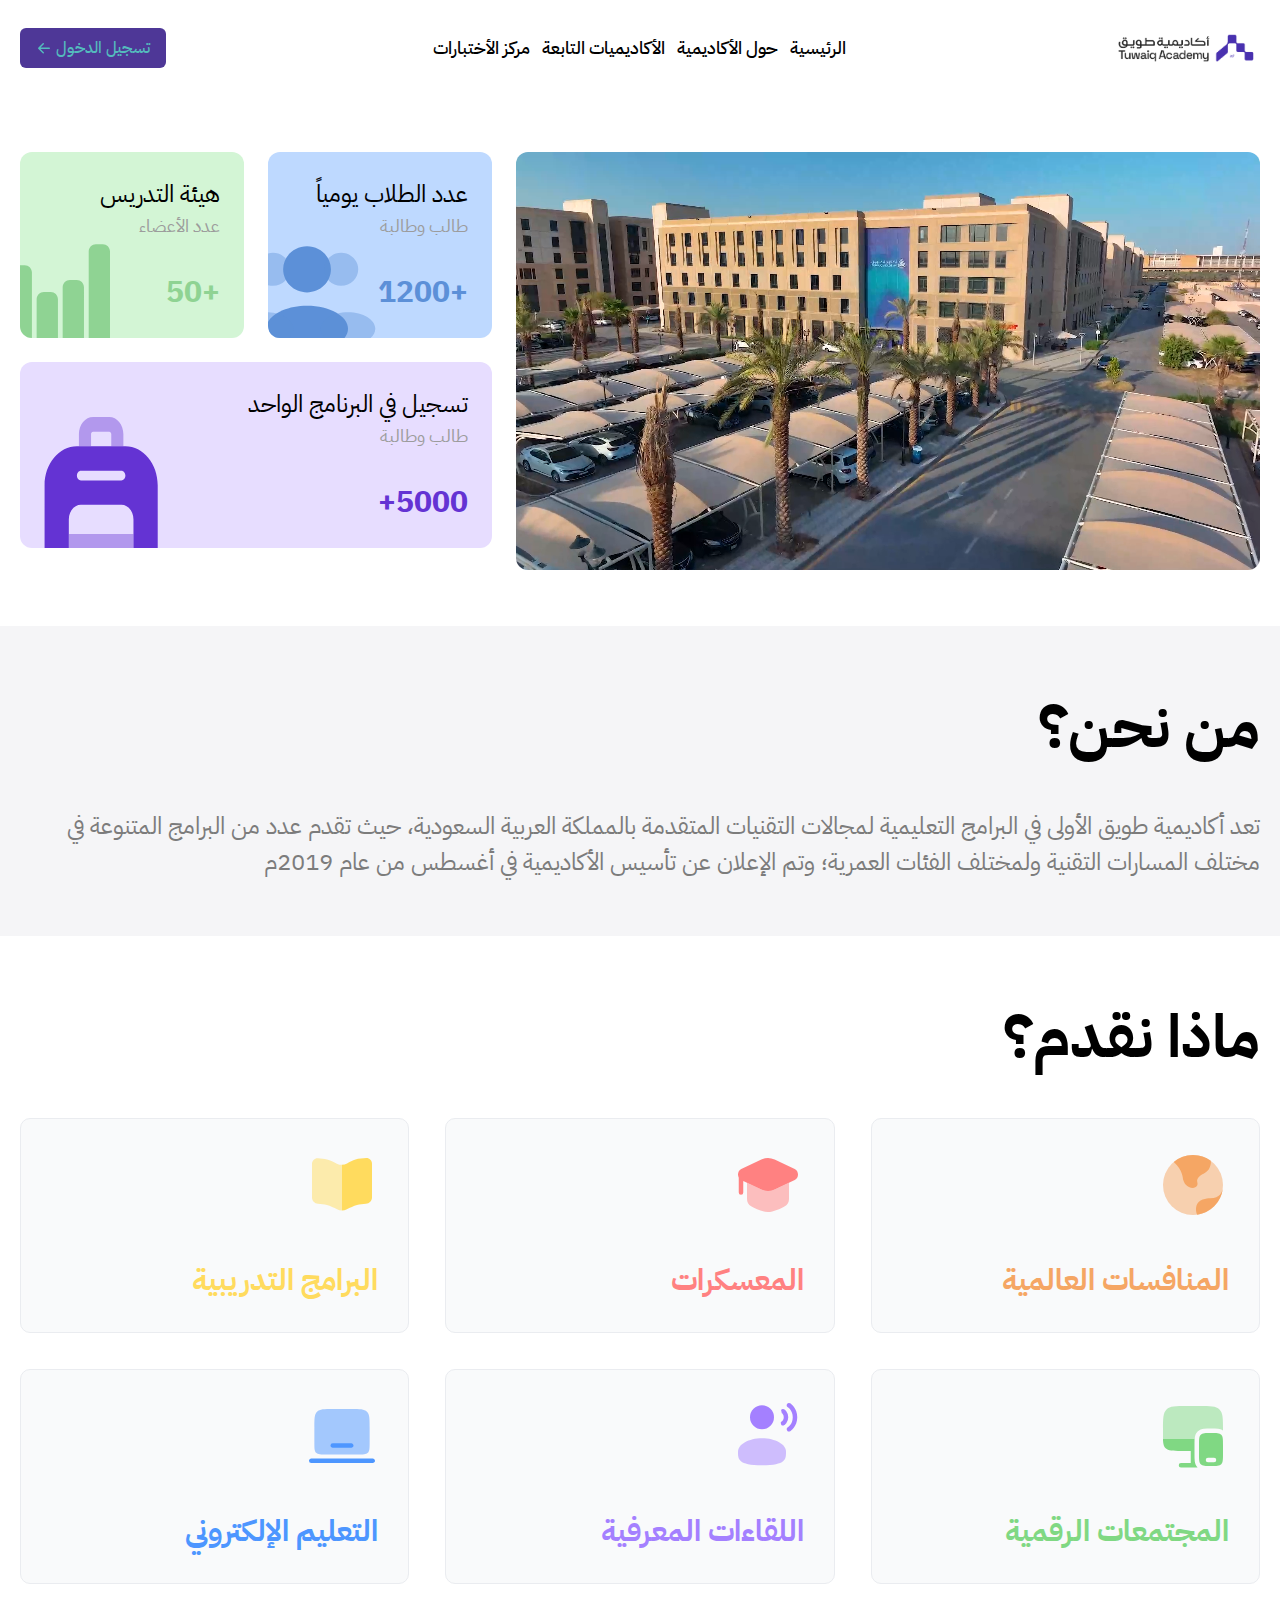
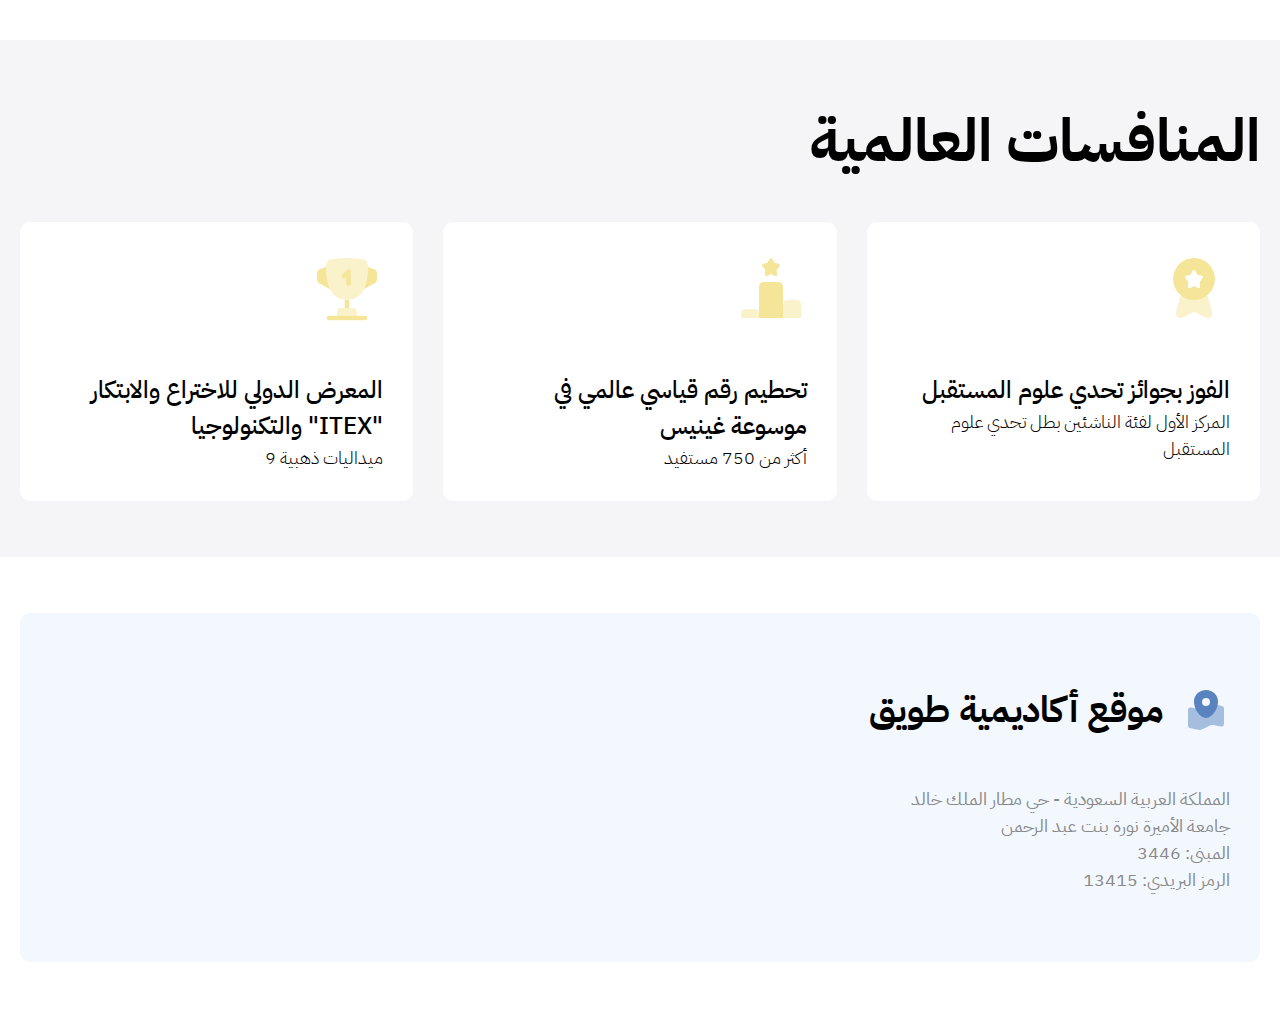
==== commit 6af777aa: "Completed about page location section" ====
--- a/pages/about/about.html
+++ b/pages/about/about.html
@@ -170,6 +170,25 @@
                 </div> 
             </div>
         </section>
+
+
+        <section class="location">
+            <div class="section-container">
+                <div class="location-content">
+                    <h2 class="location-title">موقع أكاديمية طويق <span class="location-icon-container"><svg class="location-icon" xmlns="http://www.w3.org/2000/svg" width="1em" height="1em" aria-hidden="true" class="iconify iconify--solar text-5xl text-[#5883BF]" data-icon="solar:point-on-map-bold-duotone" viewBox="0 0 24 24"><path fill="currentColor" d="M3 13.037c0-1.103 0-1.655.393-1.976.139-.114.308-.206.497-.269.532-.177 1.231-.002 2.629.346 1.067.267 1.6.4 2.14.386q.298-.008.588-.059c.525-.093.993-.326 1.929-.793l1.382-.69c1.2-.599 1.799-.898 2.487-.967s1.372.102 2.739.443l1.165.29c.99.247 1.485.371 1.768.665s.283.685.283 1.466v6.084c0 1.103 0 1.655-.393 1.976a1.6 1.6 0 0 1-.497.269c-.532.177-1.231.003-2.629-.346-1.067-.267-1.6-.4-2.14-.386a4 4 0 0 0-.588.059c-.525.093-.993.326-1.929.793l-1.382.69c-1.2.599-1.799.898-2.487.967s-1.372-.102-2.739-.443l-1.165-.29c-.99-.247-1.485-.371-1.768-.665S3 19.902 3 19.121z" opacity=".5"/><path fill="currentColor" fill-rule="evenodd" d="M12 2C8.686 2 6 4.552 6 7.7c0 3.124 1.915 6.769 4.903 8.072a2.76 2.76 0 0 0 2.194 0C16.085 14.47 18 10.824 18 7.7 18 4.552 15.314 2 12 2m0 8a2 2 0 1 0 0-4 2 2 0 0 0 0 4" clip-rule="evenodd"/></svg></span></h2>
+                    <div class="location-detlies">
+                        <p class="location-info">المملكة العربية السعودية - حي مطار الملك خالد</p>
+                        <p class="location-info">جامعة الأميرة نورة بنت عبد الرحمن</p>
+                        <p class="location-info">المبنى: 3446</p>
+                        <p class="location-info">الرمز البريدي: 13415</p>
+                    </div>
+                </div>
+
+                <div class="location-live-container">
+                    <iframe class="location-live" src="https://www.google.com/maps/embed?pb=!1m14!1m8!1m3!1d3620.2869293795693!2d46.712918!3d24.854048!3m2!1i1024!2i768!4f13.1!3m3!1m2!1s0x3e2efbd2d9c324c7%3A0x9124f530f1b56443!2sTuwaiq%20Academy!5e0!3m2!1sen!2ssa!4v1725734738896!5m2!1sen!2ssa" width="600" height="450" style="border:0;" allowfullscreen="" loading="lazy" referrerpolicy="no-referrer-when-downgrade"></iframe>
+                </div>
+            </div>
+        </section>
     </main>
 </body>
 </html>--- a/pages/about/about.css
+++ b/pages/about/about.css
@@ -414,4 +414,78 @@
     .competition-result {
         font-size: var(--fs-18);
     }
+}
+
+/* Location */
+.location {
+    padding: var(--container-y-padding) var(--container-x-padding);
+    height: auto;
+    background-color: var(--main-light-color);
+}
+
+.location .section-container {
+    display: flex;
+    flex-direction: column;
+    justify-content: space-between;
+    grid-area: var(--size-24);
+    gap: var(--size-36);
+    background-color: rgb(243, 248, 255);
+    padding: var(--size-30);
+    border-radius: var(--size-10);
+}
+
+.location-content {
+    display: flex;
+    flex-direction: column;
+    gap: var(--size-48);
+}
+
+.location-title {
+    font-size: var(--fs-20);
+    display: flex;
+    justify-content: flex-end;
+    align-items: center;
+    gap: var(--size-18);
+}
+
+
+.location-icon {
+    color: rgb(88, 131, 191);
+    width: 48px;
+    height: 48px;
+}
+
+.location-info {
+    font-size: var(--fs-12);
+    color: rgb(137, 137, 137);
+}
+
+.location-live-container {  
+    max-width: 500px;  
+    min-width: 200px;
+    width: 100%;  
+    border-radius: var(--size-10);  
+    overflow: hidden;  
+}  
+
+.location-live {  
+    width: 100%;  
+    height: 100%;  
+    aspect-ratio: 16 / 9;  
+    border: none;  
+    border-radius: var(--size-10);  
+}   
+
+@media (min-width:640px) {
+    .location .section-container {
+        flex-direction: row-reverse;
+        align-items: center;
+    }
+    .location-title {
+        font-size: var(--fs-36);
+    }
+
+    .location-info {
+        font-size: var(--fs-18);
+    }
 }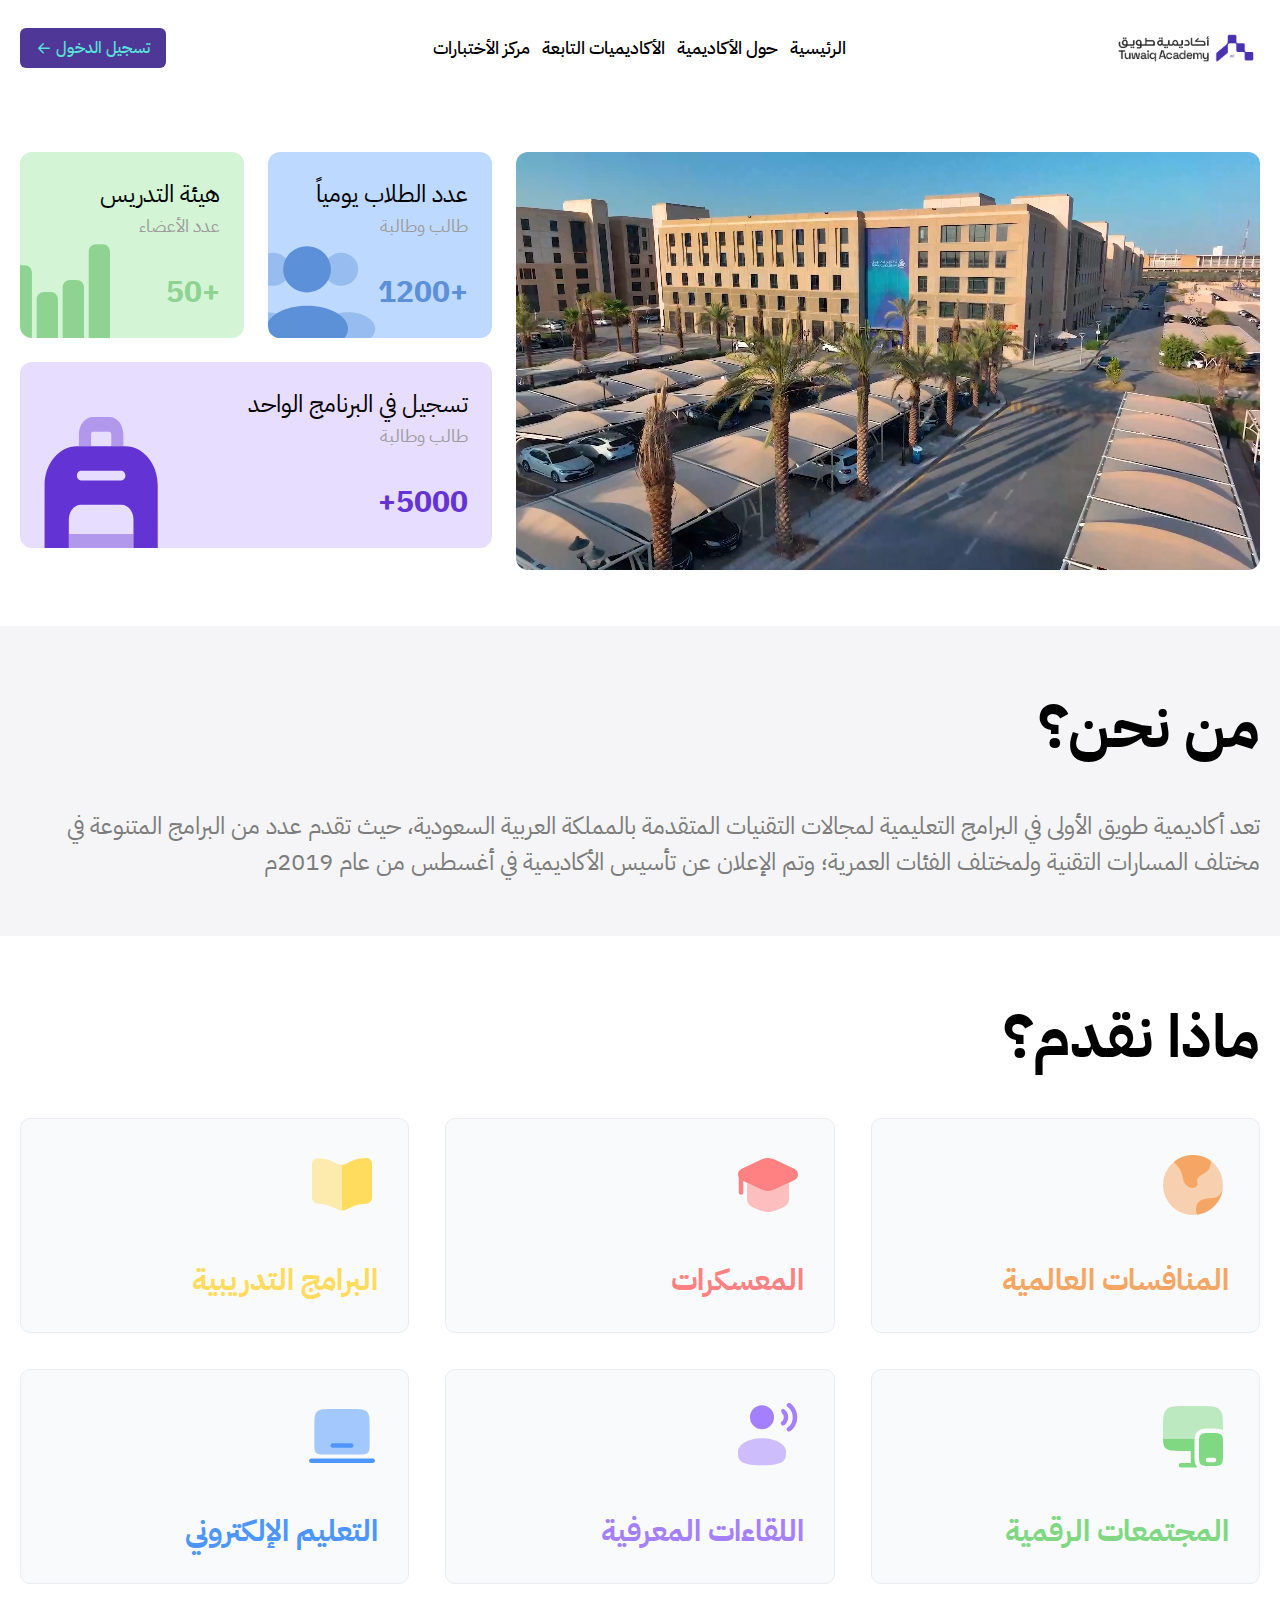
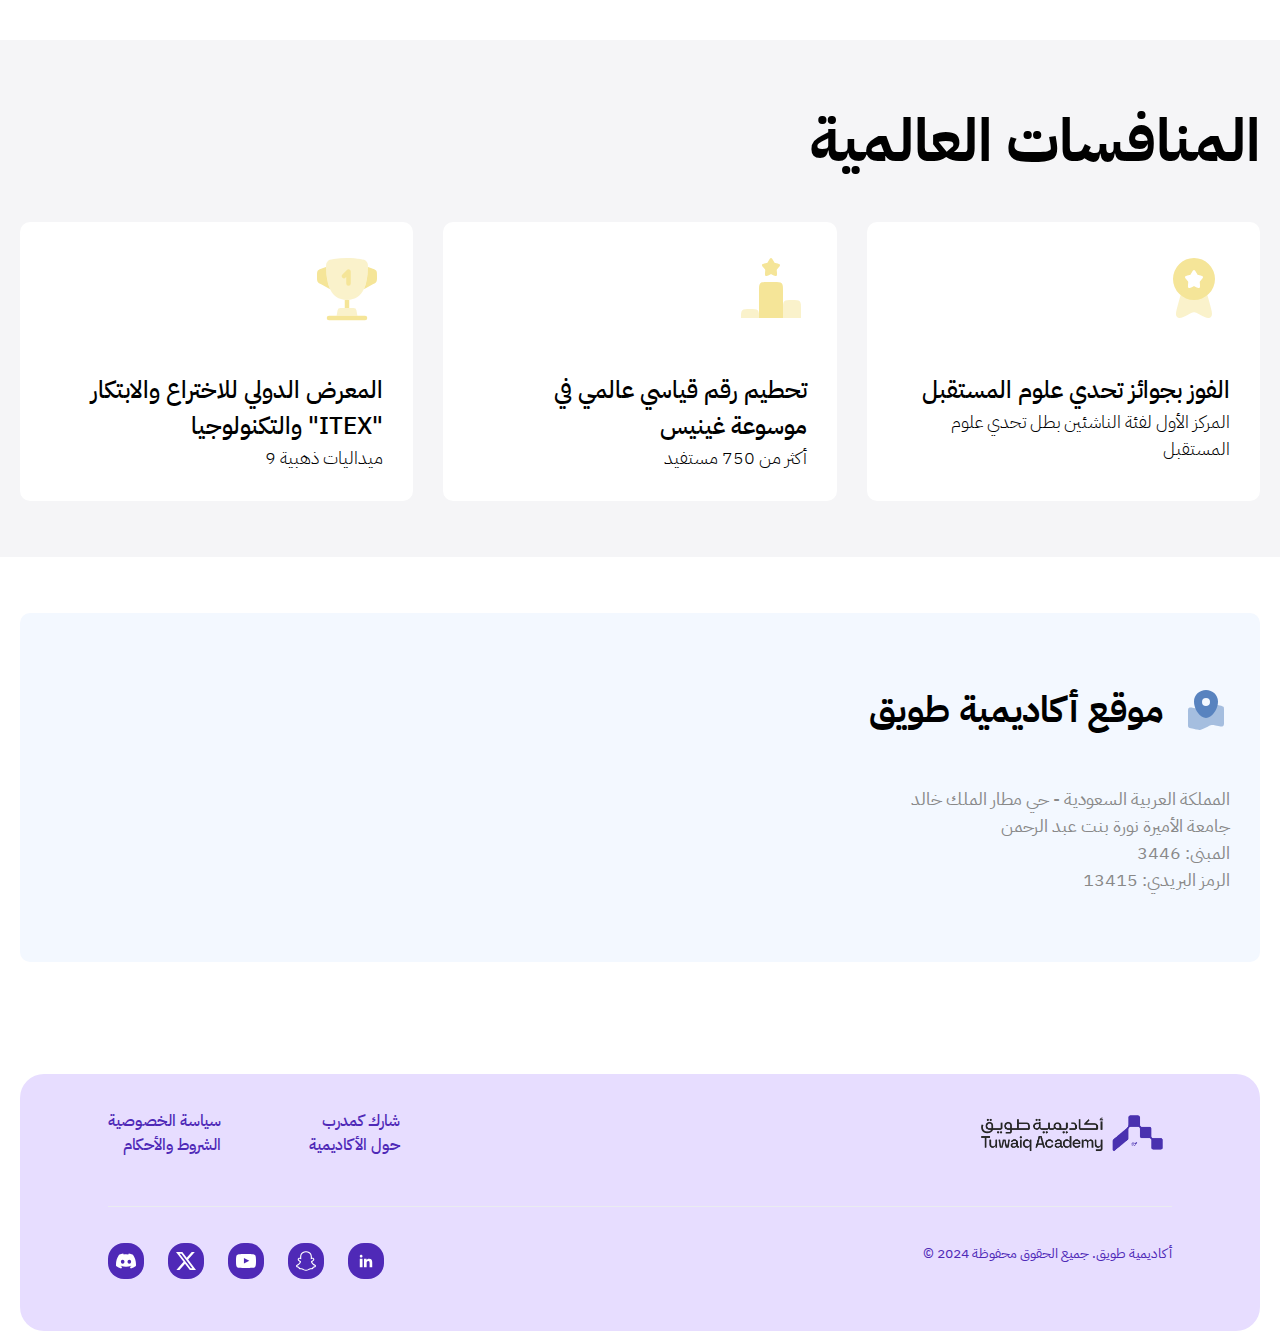
==== commit 454ac890: "Completed about page footer section" ====
--- a/pages/about/about.html
+++ b/pages/about/about.html
@@ -189,6 +189,37 @@
                 </div>
             </div>
         </section>
+
+        <footer class="footer">
+            <div class="section-container">
+                <div class="footer-inner-container-1">
+                    <div class="footer-logo-container">
+                        <img src="../../assets/logo/logo-dark.png" alt="Logo" class="footer-logo-image">
+                    </div>
+
+                    <div class="footer-navbar">
+                        <ul class="footer-navbar-list">
+                            <li class="footer-navbar-item"><a href="#" class="footer-navbar-link">سياسة الخصوصية</a></li>
+                            <li class="footer-navbar-item"><a href="#" class="footer-navbar-link">الشروط والأحكام</a></li>
+                        </ul>
+                        <ul class="footer-navbar-list">
+                            <li class="footer-navbar-item"><a href="#" class="footer-navbar-link">شارك كمدرب</a></li>
+                            <li class="footer-navbar-item"><a href="#" class="footer-navbar-link">حول الأكاديمية</a></li>
+                        </ul>
+                    </div>
+                </div>
+                <div class="footer-inner-container-2">
+                        <ul class="social-links-list">
+                            <li class="social-item"><a href="#" class="social-link"><svg class="social-link-icon" width="20" height="20" fill="#fff" xmlns="http://www.w3.org/2000/svg" shape-rendering="geometricPrecision" text-rendering="geometricPrecision" image-rendering="optimizeQuality" fill-rule="evenodd" clip-rule="evenodd" viewBox="0 0 512 388.049"><path fill-rule="nonzero" d="M433.713 32.491A424.231 424.231 0 00328.061.005c-4.953 8.873-9.488 18.156-13.492 27.509a393.937 393.937 0 00-58.629-4.408c-19.594 0-39.284 1.489-58.637 4.37-3.952-9.33-8.543-18.581-13.525-27.476-36.435 6.212-72.045 17.196-105.676 32.555-66.867 98.92-84.988 195.368-75.928 290.446a425.967 425.967 0 00129.563 65.03c10.447-14.103 19.806-29.116 27.752-44.74a273.827 273.827 0 01-43.716-20.862c3.665-2.658 7.249-5.396 10.712-8.055 40.496 19.019 84.745 28.94 129.514 28.94 44.77 0 89.019-9.921 129.517-28.943 3.504 2.86 7.088 5.598 10.712 8.055a275.576 275.576 0 01-43.796 20.918 311.49 311.49 0 0027.752 44.705 424.235 424.235 0 00129.65-65.019l-.011.011c10.632-110.26-18.162-205.822-76.11-290.55zM170.948 264.529c-25.249 0-46.11-22.914-46.11-51.104 0-28.189 20.135-51.304 46.029-51.304 25.895 0 46.592 23.115 46.15 51.304-.443 28.19-20.336 51.104-46.069 51.104zm170.102 0c-25.29 0-46.069-22.914-46.069-51.104 0-28.189 20.135-51.304 46.069-51.304s46.472 23.115 46.029 51.304c-.443 28.19-20.296 51.104-46.029 51.104z"/></svg></a></li>
+                            <li class="social-item"><a href="#" class="social-link"><svg class="social-link-icon" width="20" height="20"  xmlns="http://www.w3.org/2000/svg" shape-rendering="geometricPrecision" text-rendering="geometricPrecision" image-rendering="optimizeQuality" fill-rule="evenodd" clip-rule="evenodd" viewBox="0 0 512 462.799"><path fill="#fff" fill-rule="nonzero" d="M403.229 0h78.506L310.219 196.04 512 462.799H354.002L230.261 301.007 88.669 462.799h-78.56l183.455-209.683L0 0h161.999l111.856 147.88L403.229 0zm-27.556 415.805h43.505L138.363 44.527h-46.68l283.99 371.278z"/></svg></a></li>
+                            <li class="social-item"><a href="#" class="social-link"><svg class="social-link-icon" width="20" height="20" fill="#fff" xmlns="http://www.w3.org/2000/svg" width="64" height="64" shape-rendering="geometricPrecision" text-rendering="geometricPrecision" image-rendering="optimizeQuality" fill-rule="evenodd" clip-rule="evenodd" viewBox="0 0 640 640"><path d="M633.468 192.038s-6.248-44.115-25.477-63.485c-24.366-25.477-51.65-25.642-64.123-27.118-89.493-6.52-223.904-6.52-223.904-6.52h-.236s-134.352 0-223.893 6.52c-12.52 1.523-39.768 1.63-64.123 27.118-19.24 19.37-25.358 63.485-25.358 63.485S-.012 243.806-.012 295.681v48.509c0 51.768 6.366 103.643 6.366 103.643s6.248 44.114 25.358 63.52c24.355 25.477 56.363 24.65 70.655 27.367 51.237 4.89 217.644 6.366 217.644 6.366s134.529-.237 224.022-6.638c12.52-1.477 39.756-1.63 64.123-27.119 19.24-19.37 25.476-63.532 25.476-63.532S640 396.03 640 344.154v-48.508c-.13-51.769-6.497-103.643-6.497-103.643l-.035.035zm-379.8 211.007V223.173L426.56 313.41l-172.892 89.635z"/></svg></a></li>
+                            <li class="social-item"><a href="#" class="social-link"><svg class="social-link-icon" width="20" height="20" fill="#fff" xmlns="http://www.w3.org/2000/svg" shape-rendering="geometricPrecision" text-rendering="geometricPrecision" image-rendering="optimizeQuality" fill-rule="evenodd" clip-rule="evenodd" viewBox="0 0 512 512"><g fill-rule="nonzero"><path fill="transparent" d="M496.27 378.17c-2.1-6.96-12.17-11.86-12.17-11.86h.01c-.93-.52-1.79-.96-2.51-1.3-16.75-8.11-31.58-17.83-44.09-28.9-10.05-8.88-18.65-18.68-25.57-29.1-8.43-12.71-12.38-23.32-14.1-29.07-.94-3.74-.79-5.23 0-7.18.67-1.63 2.58-3.22 3.52-3.93 5.67-4 14.77-9.9 20.36-13.52 4.84-3.13 9.01-5.84 11.44-7.53 7.87-5.5 13.24-11.1 16.42-17.13 4.12-7.81 4.6-16.41 1.4-24.87-4.32-11.41-14.97-18.22-28.49-18.22-3.02 0-6.1.34-9.18 1.01-7.74 1.68-15.1 4.43-21.26 6.83a.666.666 0 01-.91-.65c.66-15.25 1.38-35.73-.31-55.22-1.52-17.61-5.14-32.45-11.07-45.38-5.96-12.99-13.68-22.62-19.74-29.55-5.79-6.62-15.91-16.35-31.2-25.1-21.53-12.32-46.03-18.56-72.82-18.56-26.72 0-51.2 6.24-72.76 18.56-16.18 9.24-26.53 19.7-31.25 25.1-6.06 6.93-13.79 16.56-19.75 29.55-5.93 12.93-9.55 27.77-11.07 45.38-1.69 19.53-1.01 38.39-.31 55.21.02.49-.46.84-.92.66-6.15-2.4-13.52-5.15-21.25-6.83-3.07-.67-6.16-1.01-9.18-1.01-13.52 0-24.17 6.81-28.49 18.22-3.2 8.46-2.71 17.06 1.4 24.87 3.18 6.03 8.56 11.63 16.42 17.13 2.43 1.69 6.61 4.4 11.44 7.53 5.48 3.55 14.32 9.28 20.01 13.27.7.5 3.09 2.31 3.86 4.18.81 2 .95 3.51-.08 7.48-1.76 5.81-5.72 16.28-14 28.77-6.92 10.42-15.53 20.22-25.58 29.1-12.51 11.07-27.34 20.79-44.09 28.9-.78.38-1.73.86-2.76 1.45v-.01s-9.99 5.12-11.88 11.72c-2.79 9.75 4.63 18.88 12.23 23.78 12.4 8 27.5 12.3 36.26 14.63 2.44.65 4.65 1.24 6.66 1.87 1.26.42 4.41 1.61 5.76 3.34 1.7 2.18 1.9 4.9 2.51 7.94.98 5.13 3.11 11.51 9.46 15.89 6.98 4.83 15.85 5.17 27.08 5.6 11.75.45 26.37 1.01 43.1 6.53 7.75 2.56 14.78 6.88 22.91 11.88 16.99 10.44 38.14 23.43 74.27 23.43 36.15 0 57.44-13.06 74.55-23.56 8.08-4.96 15.06-9.25 22.64-11.75 16.73-5.53 31.35-6.08 43.1-6.53 11.22-.43 20.09-.77 27.08-5.6 6.79-4.69 8.76-11.68 9.64-16.97.48-2.6.81-4.94 2.31-6.86 1.27-1.64 4.18-2.8 5.56-3.27 2.06-.65 4.35-1.27 6.88-1.94 8.76-2.33 19.73-5.11 33.1-12.66 15.98-9.03 17.07-20.24 15.41-25.75z"/><path d="M474.29 391.99c-21.88 12.07-36.44 10.79-47.75 18.07-9.61 6.18-3.93 19.53-10.91 24.35-8.57 5.93-33.95-.43-66.7 10.4-27.02 8.93-44.27 34.62-92.91 34.62-48.75 0-65.49-25.57-92.91-34.62-32.76-10.82-58.13-4.47-66.71-10.4-6.97-4.82-1.29-18.17-10.9-24.35-11.31-7.28-25.87-6-47.75-18.07-13.94-7.7-6.04-12.46-1.39-14.71 79.28-38.38 91.92-97.64 92.49-102.1.68-5.33 1.44-9.51-4.42-14.93-5.67-5.24-30.8-20.79-37.76-25.65-11.54-8.05-16.62-16.11-12.88-26 2.59-6.83 8.99-9.41 15.74-9.41 2.1 0 4.23.25 6.28.7 12.67 2.75 24.97 9.09 32.08 10.81.97.24 1.84.35 2.61.35 3.78 0 5.12-1.91 4.87-6.25-.81-13.85-2.78-40.86-.6-66.09 3-34.71 14.19-51.92 27.5-67.13 6.39-7.31 36.38-39.01 93.75-39.01 57.52 0 87.36 31.7 93.75 39.01 13.31 15.21 24.5 32.42 27.5 67.13 2.18 25.23.3 52.25-.6 66.09-.29 4.56 1.08 6.25 4.87 6.25.77 0 1.64-.11 2.61-.35 7.11-1.72 19.41-8.06 32.08-10.81 2.05-.45 4.18-.7 6.28-.7 6.74 0 13.15 2.58 15.74 9.41 3.74 9.89-1.34 17.95-12.88 26-6.97 4.86-32.09 20.41-37.76 25.65-5.86 5.42-5.1 9.6-4.42 14.93.57 4.46 13.21 63.72 92.49 102.1 4.65 2.25 12.55 7.01-1.39 14.71zM268.94 4.4h-25.83c-24.4 1.74-46.98 8.47-67.29 20.08-17.18 9.81-28.57 20.78-35.11 28.25-15.7 17.97-30.75 40.52-34.46 83.51-1.06 12.22-1.32 24.73-1.14 36.43-1.06-.27-2.13-.52-3.22-.76-4.11-.89-8.27-1.35-12.36-1.35-19.71 0-36 10.7-42.51 27.91-4.7 12.42-3.93 25.62 2.15 37.17 4.33 8.2 11.23 15.54 21.11 22.43 2.63 1.84 6.71 4.48 11.86 7.83 2.79 1.8 6.86 4.44 10.86 7.08.6.42 2.76 1.99 3.48 3.49.82 1.71.85 3.57-.38 6.97-2.12 4.67-5.14 10.36-9.44 16.65-12.74 18.64-30.97 34.44-54.26 47.05-12.34 6.57-25.16 10.91-30.57 25.62C.61 376.06 0 379.49 0 382.97c.01 8.23 3.5 16.7 10.79 24.19l.01-.02c3.41 3.67 7.7 6.92 13.11 9.91 12.71 7.01 23.51 10.45 32.01 12.81 1.49.44 4.95 1.56 6.46 2.89 3.78 3.3 3.24 8.29 8.29 15.58 3.04 4.54 6.57 7.63 9.46 9.63 10.57 7.31 22.45 7.76 35.03 8.24 11.37.44 24.26.93 38.97 5.79 6.1 2.02 12.43 5.91 19.77 10.42 15.79 9.7 36.82 22.62 70.09 25.19h24.03c33.32-2.58 54.49-15.56 70.39-25.32 7.28-4.47 13.58-8.33 19.5-10.29 14.72-4.86 27.6-5.36 38.97-5.79 12.58-.48 24.45-.93 35.03-8.24 3.32-2.3 7.48-6.03 10.78-11.75 3.62-6.15 3.53-10.49 6.93-13.46 1.39-1.22 4.43-2.27 6.07-2.77 8.57-2.36 19.52-5.8 32.44-12.93 5.73-3.17 10.22-6.62 13.73-10.56l.13-.16c9.72-10.47 12.17-22.74 8.18-33.57-3.56-9.68-10.33-14.86-18.05-19.15a60.28 60.28 0 00-3.87-2.05c-2.31-1.18-4.66-2.34-7-3.56-24.06-12.75-42.84-28.84-55.88-47.91-4.39-6.44-7.46-12.25-9.58-16.98-1.11-3.19-1.06-4.99-.27-6.64.61-1.26 2.22-2.56 3.08-3.2 4.13-2.73 8.41-5.51 11.29-7.37 5.16-3.35 9.23-5.99 11.87-7.83 9.88-6.89 16.78-14.23 21.1-22.43 6.09-11.55 6.86-24.75 2.16-37.17-6.51-17.21-22.8-27.91-42.51-27.91-4.09 0-8.24.46-12.36 1.35-1.09.24-2.16.49-3.22.76.17-11.7-.08-24.21-1.14-36.43-3.71-42.99-18.76-65.54-34.47-83.51-6.54-7.49-17.94-18.47-35.04-28.25-20.29-11.6-42.89-18.34-67.34-20.08z"/></g></svg></a></li>
+                            <li class="social-item"><a href="#" class="social-link"><svg class="social-link-icon" width="20" height="20" fill="transparent" xmlns="http://www.w3.org/2000/svg" shape-rendering="geometricPrecision" text-rendering="geometricPrecision" image-rendering="optimizeQuality" fill-rule="evenodd" clip-rule="evenodd" viewBox="0 0 512 509.64"><rect width="512" height="509.64" rx="115.61" ry="115.61"/><path fill="#fff" d="M204.97 197.54h64.69v33.16h.94c9.01-16.16 31.04-33.16 63.89-33.16 68.31 0 80.94 42.51 80.94 97.81v116.92h-67.46l-.01-104.13c0-23.81-.49-54.45-35.08-54.45-35.12 0-40.51 25.91-40.51 52.72v105.86h-67.4V197.54zm-38.23-65.09c0 19.36-15.72 35.08-35.08 35.08-19.37 0-35.09-15.72-35.09-35.08 0-19.37 15.72-35.08 35.09-35.08 19.36 0 35.08 15.71 35.08 35.08zm-70.17 65.09h70.17v214.73H96.57V197.54z"/></svg></li>
+                        </ul>
+                    <p class="copy-right">© 2024 أكاديمية طويق. جميع الحقوق محفوظة</p>
+                </div>
+            </div>
+        </footer>
     </main>
 </body>
 </html>--- a/pages/about/about.css
+++ b/pages/about/about.css
@@ -73,7 +73,7 @@
         display: flex;
         align-items: center;
         gap: var(--size-4);
-        color: var(--secondary-color);
+        color: rgb(87, 227, 216);
         background-color: var(--primary-color);
         padding: var(--size-8) var(--size-16);
         font-weight: var(--fw-medium);
@@ -488,4 +488,96 @@
     .location-info {
         font-size: var(--fs-18);
     }
+}
+
+/* Footer */
+.footer {
+    padding: var(--container-y-padding) var(--container-x-padding);
+    padding-bottom: 0;
+    height: auto;
+}
+
+.footer .section-container {
+    display: flex;
+    flex-direction: column;
+    gap: var(--size-36);
+    background-color: rgb(231, 221, 255);
+    border-radius: var(--size-24);
+    padding: var(--size-16);
+}
+
+
+.footer-inner-container-1 {
+    padding-bottom: var(--size-30);
+    border-bottom: 1px solid rgb(234, 236, 240);
+    display: flex;
+    flex-direction: column;
+    justify-content: center;
+    align-items: center;
+    align-items: center;
+}
+
+.footer-logo-container {
+    max-width: 200px;
+}
+
+.footer-navbar {
+    display: flex;
+    justify-content: center;
+    gap: var(--size-88);
+}
+.footer-navbar-link {
+    color: rgb(79, 41, 183);
+    font-weight: var(--fw-medium);
+    transition: var(--transition);
+}
+
+.footer-navbar-link:hover {
+    text-decoration: underline;
+}
+
+.footer-inner-container-2 {
+    display: flex;
+    flex-direction: column;
+    justify-content: center;
+    align-content: center;
+    text-align: center;
+    gap: var(--size-24);
+}
+
+.social-links-list {
+    display: flex;
+    align-items: center;
+    justify-content: center;
+    gap: var(--size-24);
+}
+
+.social-item {
+    background-color: rgb(79, 41, 183);
+    padding: var(--size-8);
+    border-radius: var(--size-16);
+}
+
+.copy-right {
+    color: rgb(79, 41, 183);
+    font-size: var(--fs-14);
+}
+
+
+@media (min-width:640px) {
+    .footer .section-container {
+        padding-right: var(--size-88);
+        padding-left: var(--size-88);
+    }
+
+    
+    .footer-inner-container-1 {
+        flex-direction: row-reverse;
+        justify-content: space-between;
+    }
+
+    .footer-inner-container-2 {
+        flex-direction: row;
+        justify-content: space-between;
+    }
 }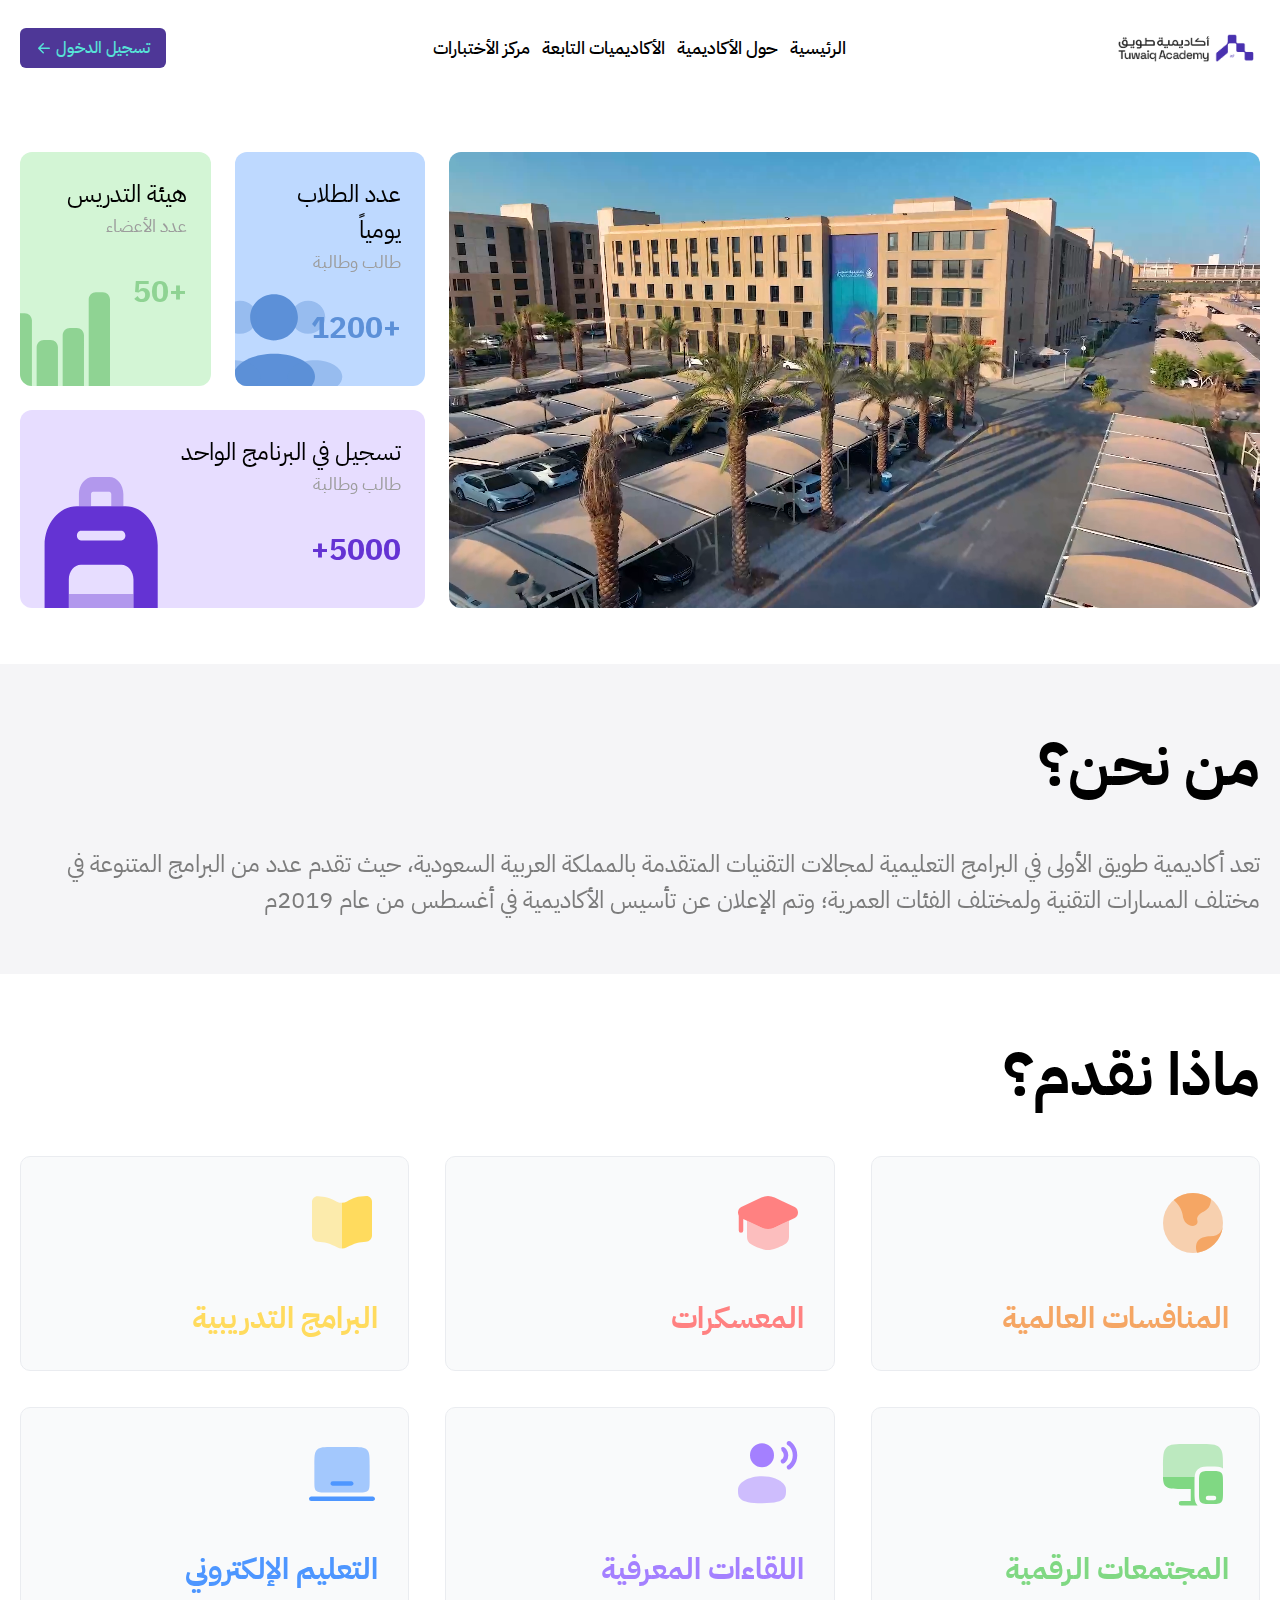
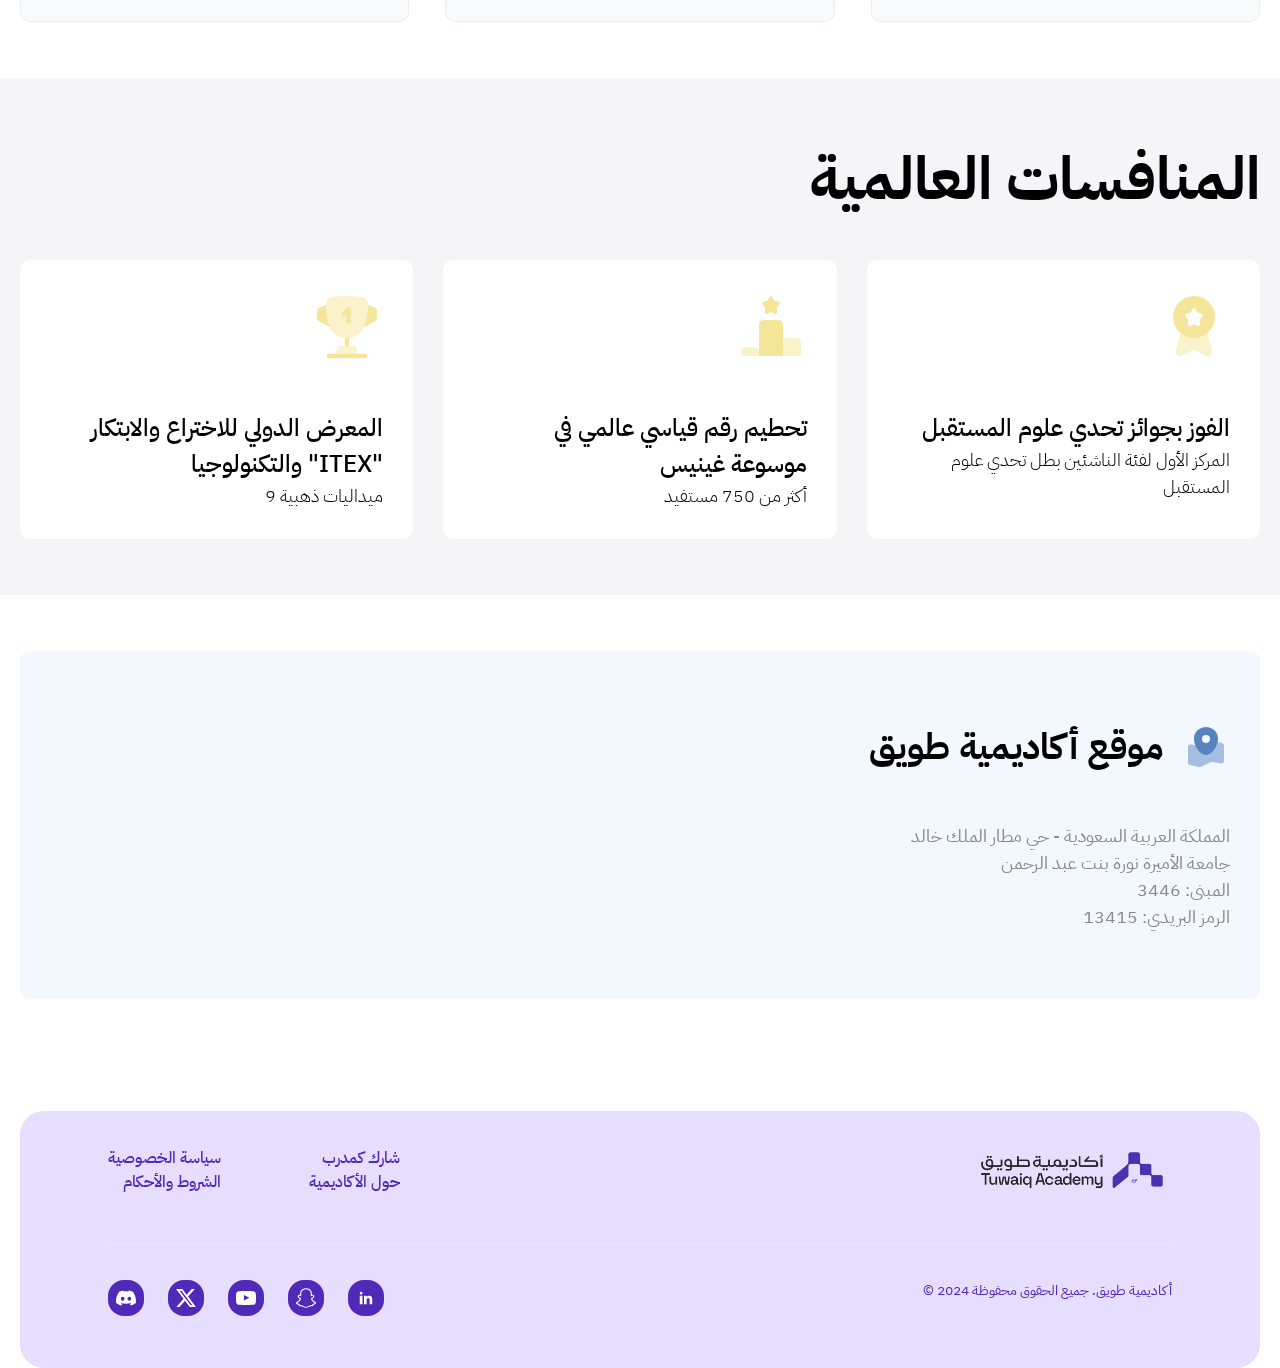
==== commit 5dbbb2a2: "Fixed some problems" ====
--- a/pages/about/about.html
+++ b/pages/about/about.html
@@ -4,6 +4,7 @@
     <meta charset="UTF-8">
     <meta name="viewport" content="width=device-width, initial-scale=1.0">
     <title>Tuwaiq Academy | About</title>
+    <link rel="icon" href="../../assets/favicon/favicon.ico" type="image/x-icon">  
     <link rel="stylesheet" href="about.css">
 </head>
 <body>
@@ -21,7 +22,7 @@
 
                 <nav class="mobile-navbar">
                     <ul class="mobile-navbar__list">
-                        <li class="mobile-navbar__list"><a href="index.html" class="mobile-navbar__link">الرئيسية</a>
+                        <li class="mobile-navbar__list"><a href="../../index.html" class="mobile-navbar__link">الرئيسية</a>
                         </li>
                         <li class="mobile-navbar__list"><a href="./pages/about/about.html"
                                 class="mobile-navbar__link">حول الأكاديمية</a></li>
@@ -43,12 +44,12 @@
                                 class="desktop-navbar__link">الأكاديميات التابعة</a></li>
                         <li class="desktop-navbar__list"><a href="./pages/about/about.html"
                                 class="desktop-navbar__link">حول الأكاديمية</a></li>
-                        <li class="desktop-navbar__list"><a href="index.html"
+                        <li class="desktop-navbar__list"><a href="../../index.html"
                                 class="desktop-navbar__link">الرئيسية</a></li>
                     </ul>
                 </nav>
 
-                    <a href="./index.html" class="logo-container">
+                    <a href="../../index.html" class="logo-container">
                         <img src="../../assets/logo/logo-dark.png" alt="Logo" class="logo-image">
                     </a>
             </div>
@@ -193,9 +194,9 @@
         <footer class="footer">
             <div class="section-container">
                 <div class="footer-inner-container-1">
-                    <div class="footer-logo-container">
+                    <a href="../../index.html" class="footer-logo-container">
                         <img src="../../assets/logo/logo-dark.png" alt="Logo" class="footer-logo-image">
-                    </div>
+                    </a>
 
                     <div class="footer-navbar">
                         <ul class="footer-navbar-list">
--- a/pages/about/about.css
+++ b/pages/about/about.css
@@ -64,7 +64,7 @@
 
 
 
-@media (min-width:640px) {
+@media (min-width:740px) {
     .mobile-navbar,
     .hamburger-menu-container {
         display: none;
@@ -145,7 +145,7 @@
 .number-type {
     color: rgb(156, 156, 156);
     font-size: var(--fs-18);
-    margin-bottom: var(--size-10);
+    /* margin-bottom: var(--size-10); */
 }
 
 .faculty-numbers {
@@ -197,17 +197,47 @@
 }
 
 
-@media (min-width:640px) {
+@media (min-width:1216px) {
     
+    /* .hero .section-container {
+        flex-direction: row-reverse;
+    } */
+
     .hero .section-container {
-        flex-direction: row-reverse;
-    }
+        display: grid;
+        grid-template-areas: "hero-numbers-container hero-video";
+        grid-template-columns: 1fr 2fr;
+    }
+
     .hero-video {
-        max-width: 60%;
-    }
-
+        grid-area: "hero-video";
+    }
     .hero-numbers-container {
-        width: 40%;
+        display: grid;
+        grid-template-areas: "hero-people-numbers"
+        "program-numbers";
+    }
+
+    .hero-numbers-container {
+        grid-area: hero-numbers-container;
+    }
+
+    .hero-people-numbers {
+        grid-area: hero-people-numbers;
+    }
+
+    .program-numbers {
+        grid-area: program-numbers;
+    }
+
+
+
+    .hero-video {
+        max-width: 100%;
+    }
+
+    .hero-numbers-container {
+        /* width: 40%; */
     }
 
     .number-type {
@@ -237,7 +267,7 @@
     color: rgb(124, 124, 124);
 }
 
-@media (min-width:640px) {
+@media (min-width:740px) {
     .about-title {
         font-size: var(--fs-60);
     }
@@ -321,7 +351,7 @@
     color: rgb(128, 216, 131);
 }
 
-@media (min-width:640px) {
+@media (min-width:740px) {
     .offers-title {
         font-size: var(--fs-60);
     }
@@ -397,7 +427,7 @@
     color: rgb(245, 229, 152);
 }
 
-@media (min-width:640px) {
+@media (min-width:740px) {
     .competitions-inner-container {
         grid-template-columns: repeat(3, 1fr);
     }
@@ -564,7 +594,7 @@
 }
 
 
-@media (min-width:640px) {
+@media (min-width:740px) {
     .footer .section-container {
         padding-right: var(--size-88);
         padding-left: var(--size-88);
@@ -580,4 +610,36 @@
         flex-direction: row;
         justify-content: space-between;
     }
-}+}
+
+
+
+/* scrollbar */
+/* For WebKit browsers */  
+::-webkit-scrollbar {  
+    width: 12px; 
+}  
+
+::-webkit-scrollbar-track {  
+    background: #f1f1f1; 
+    border-radius: 10px; 
+}  
+
+::-webkit-scrollbar-thumb {  
+    background: #b297ff; 
+    border-radius: 10px; 
+}  
+
+::-webkit-scrollbar-thumb:hover {  
+    background: #b297ff; 
+}  
+
+
+/* Cursor */
+body {
+    cursor: url("../../assets/pages/about/cursor/cursor.svg"), auto;
+}
+
+a:hover, button:hover, .social-item:hover {  
+    cursor: url("../../assets/pages/about/cursor/pointer.svg"), pointer; /* Custom cursor on hover */  
+}  